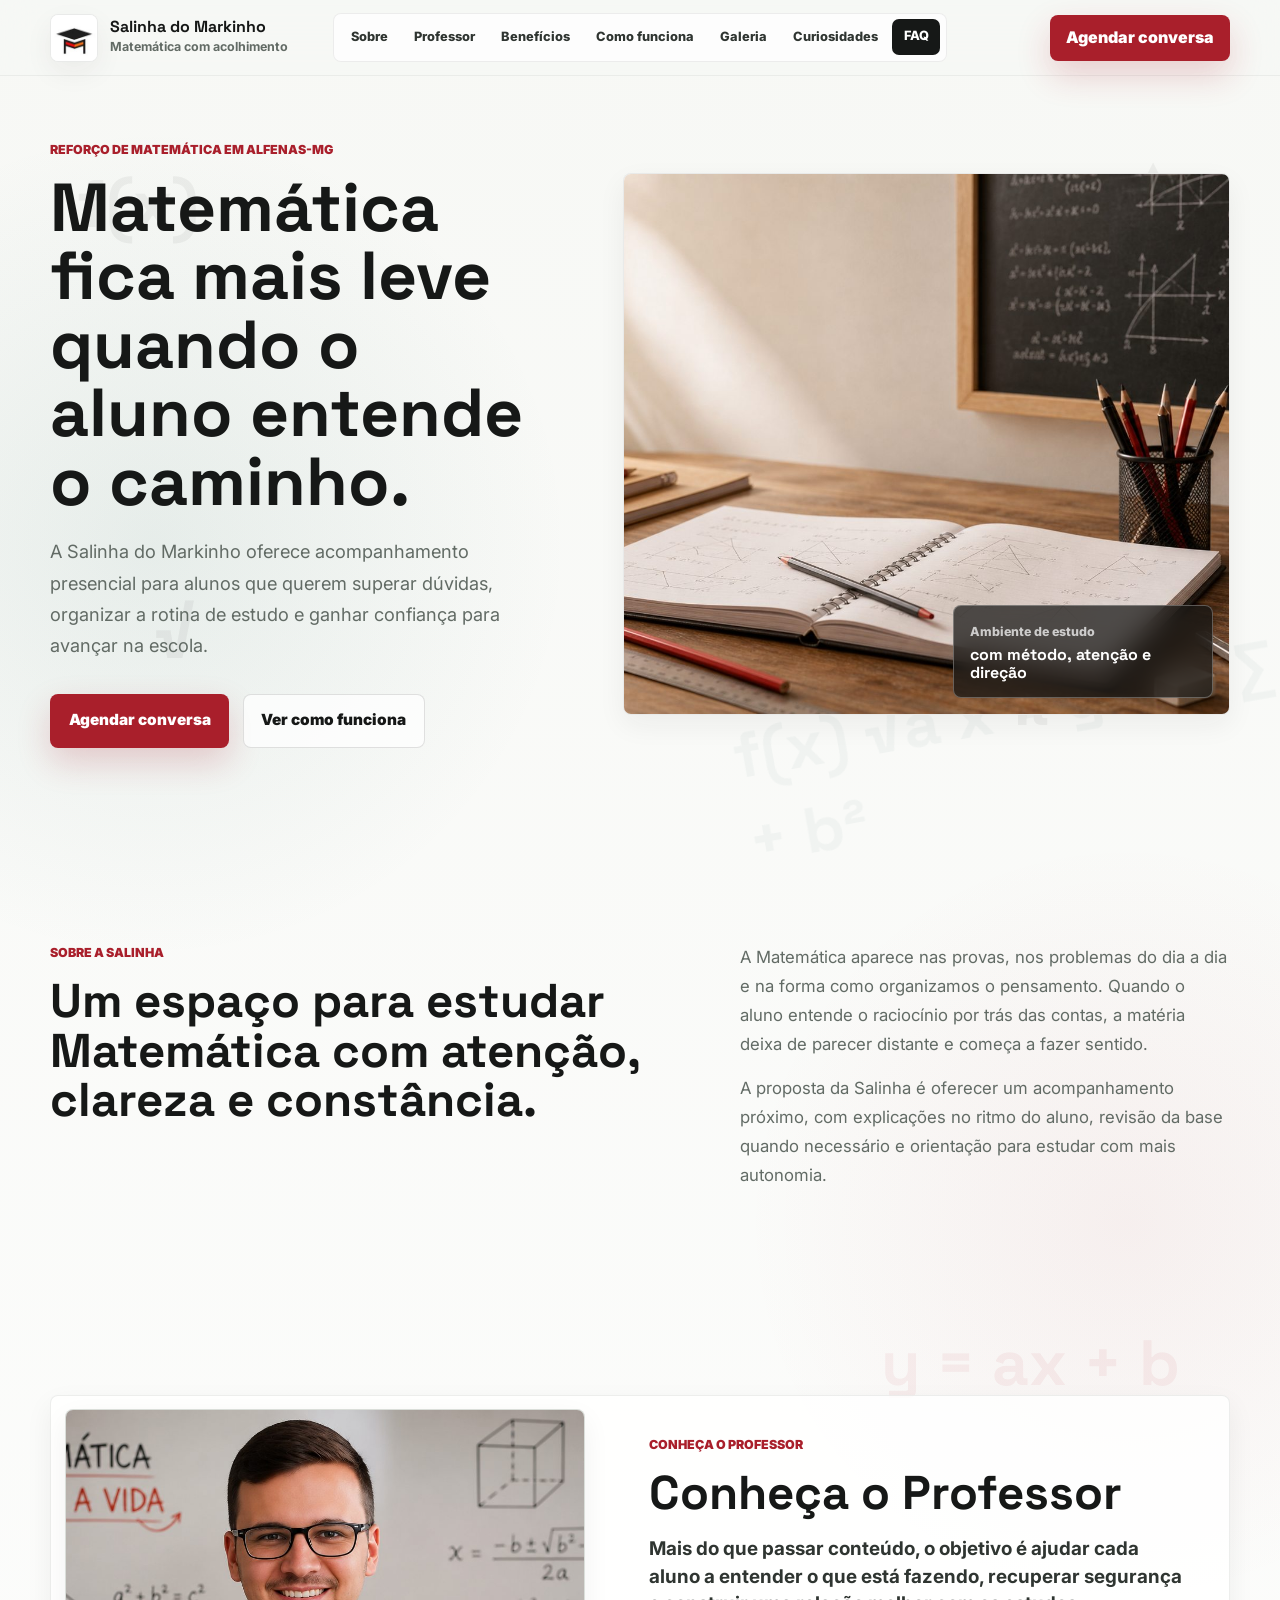
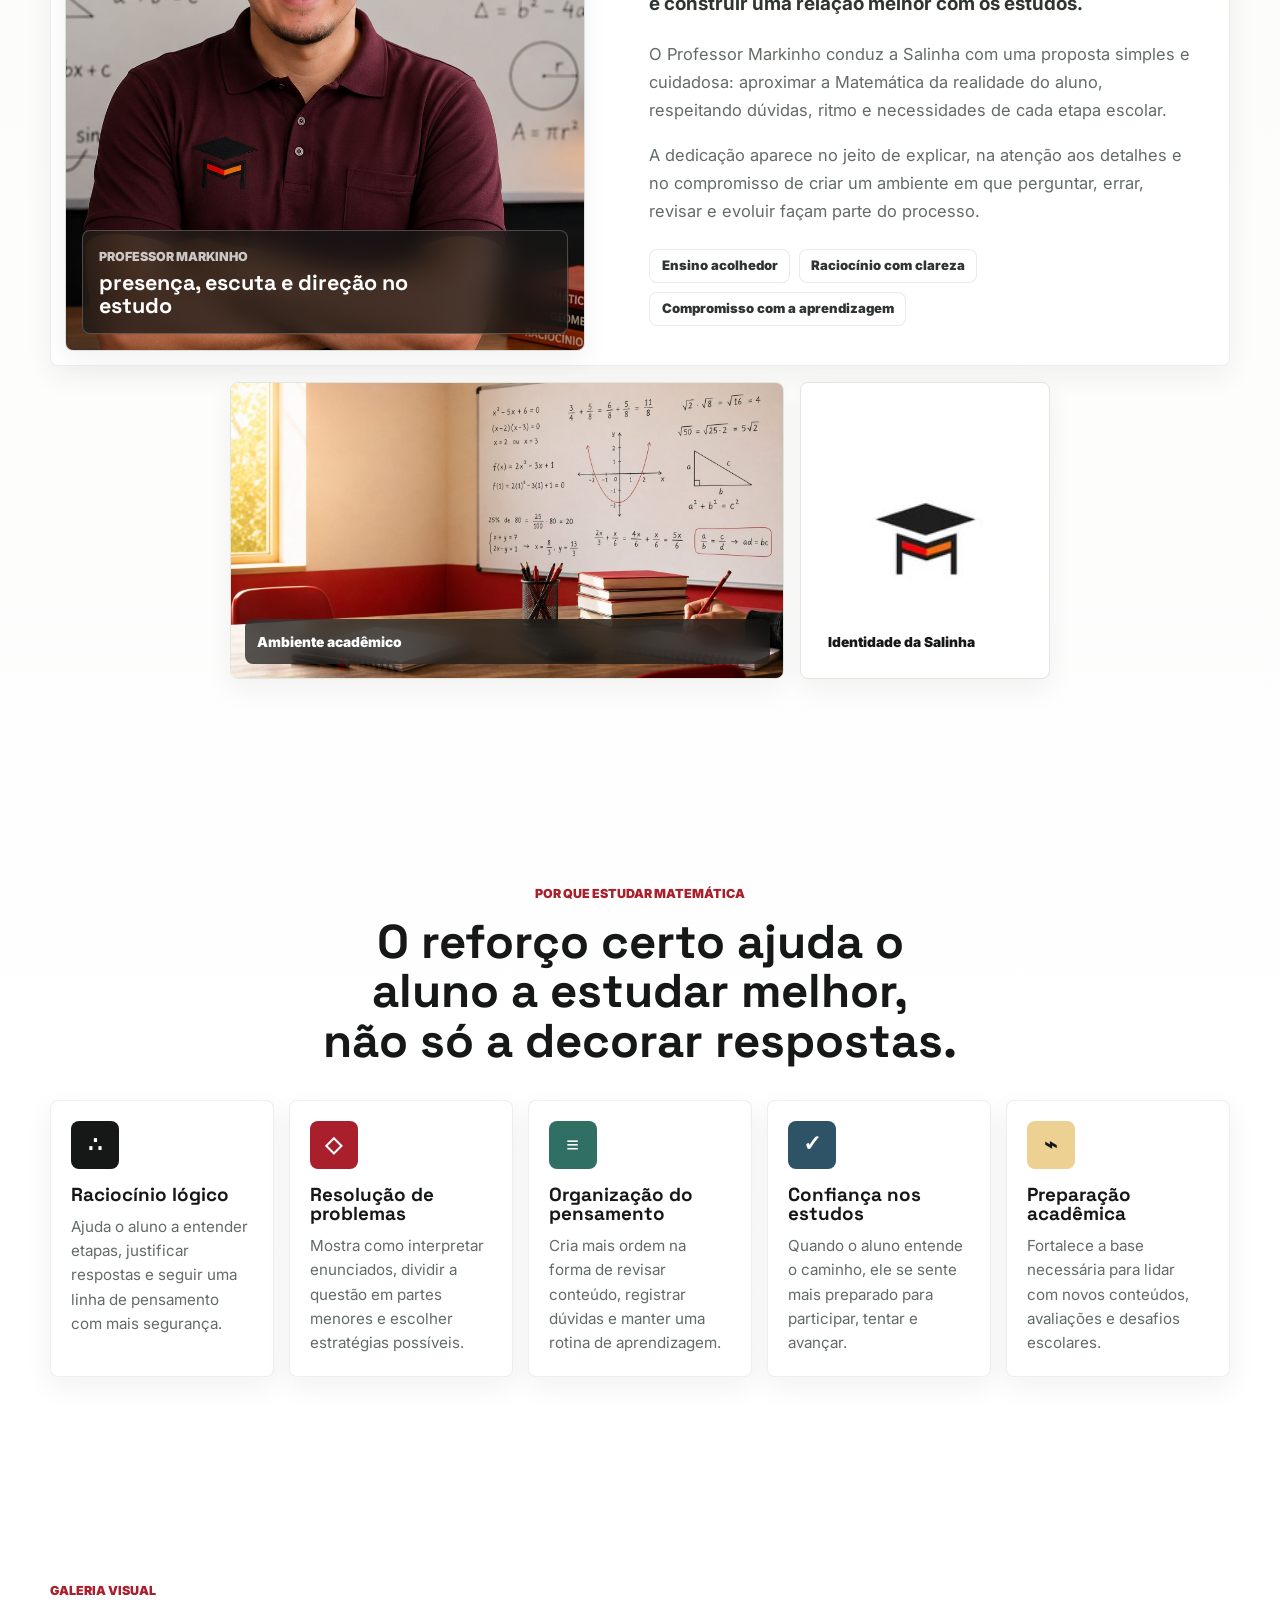
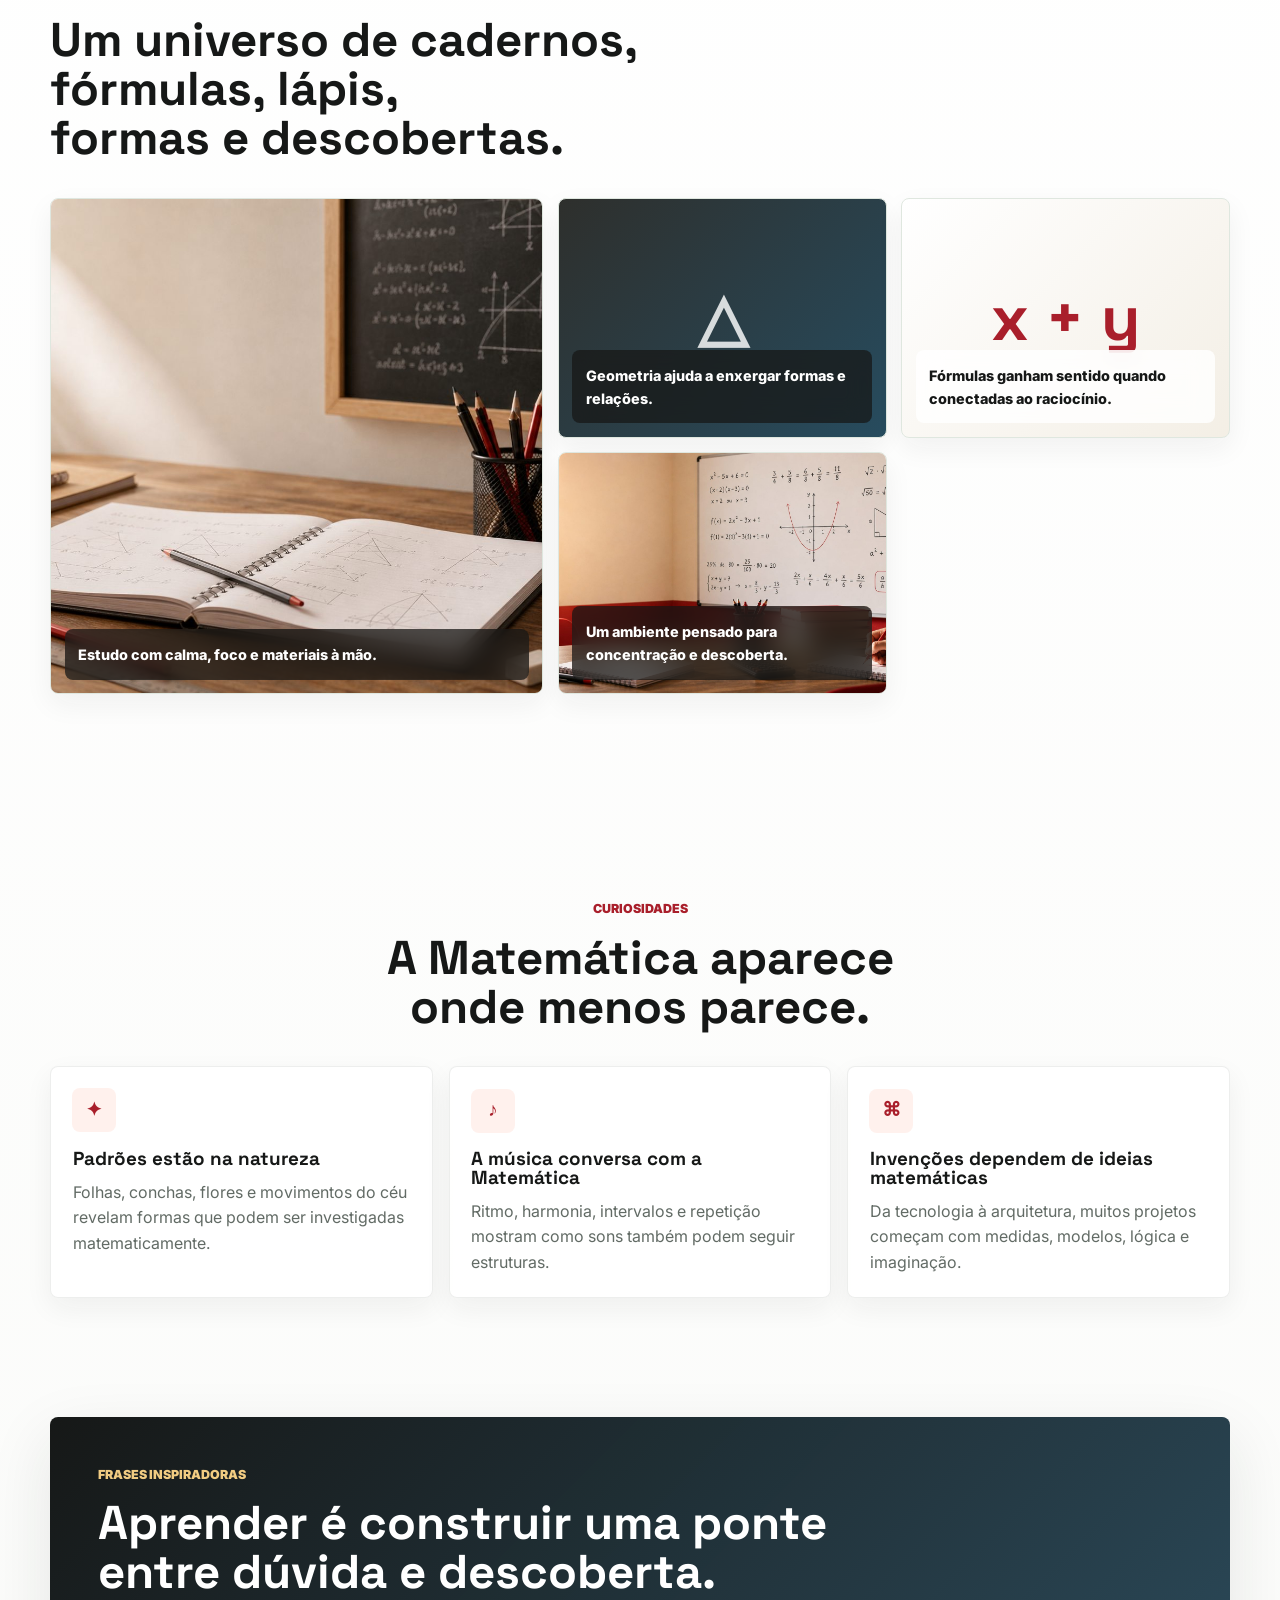
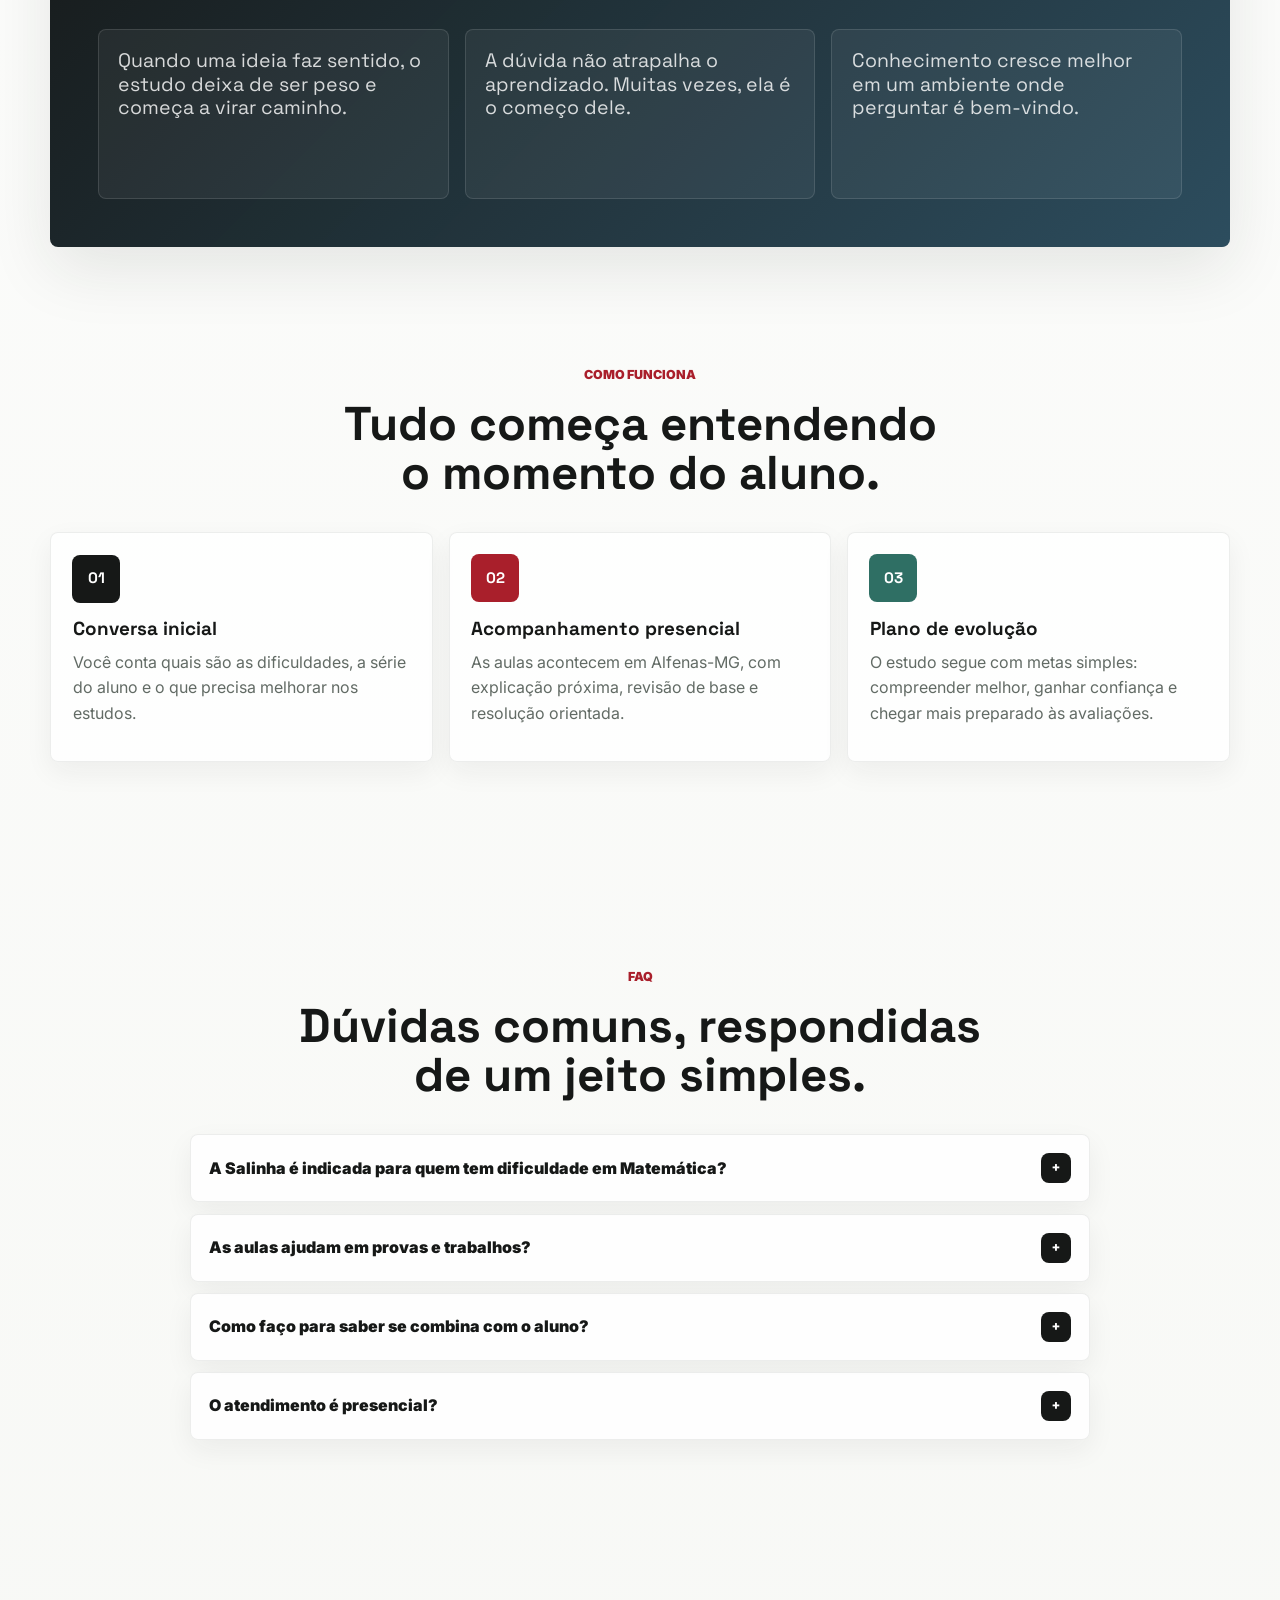
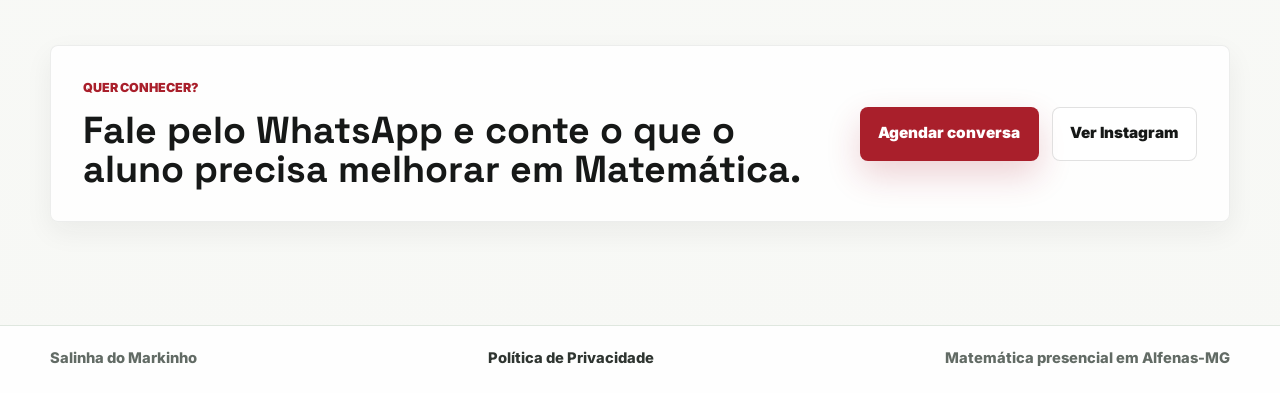
==== index.html @ 2c7062e9 "Publica site da Salinha do Markinho" ====
<!doctype html>
<html lang="pt-BR">
  <head>
    <meta charset="UTF-8" />
    <meta name="viewport" content="width=device-width, initial-scale=1.0, viewport-fit=cover" />
    <meta name="theme-color" content="#f7f8f5" />
    <meta name="format-detection" content="telephone=no" />
    <title>Salinha do Markinho | Reforço de Matemática em Alfenas-MG</title>
    <meta
      name="description"
      content="Reforço de Matemática em Alfenas-MG com acompanhamento próximo, explicação clara e estudo organizado para alunos que querem entender de verdade."
    />
    <meta property="og:title" content="Salinha do Markinho | Matemática em Alfenas-MG" />
    <meta
      property="og:description"
      content="Aulas presenciais de Matemática em Alfenas-MG para transformar dúvidas em entendimento, confiança e rotina de estudo."
    />
    <meta property="og:type" content="website" />
    <meta property="og:image" content="assets/estudo-matematica-editorial-optimized.jpg" />
    <link rel="preload" as="image" href="assets/estudo-matematica-editorial-optimized.jpg" />
    <link rel="preconnect" href="https://fonts.googleapis.com" />
    <link rel="preconnect" href="https://fonts.gstatic.com" crossorigin />
    <link
      href="https://fonts.googleapis.com/css2?family=Inter:wght@400;500;600;700;800&family=Space+Grotesk:wght@600;700&display=swap"
      rel="stylesheet"
    />
    <link rel="stylesheet" href="styles.css" />
    <script src="script.js" defer></script>
  </head>
  <body>
    <a class="skip-link" href="#conteudo">Pular para o conteúdo</a>

    <header class="site-header" data-header>
      <a class="brand" href="#top" aria-label="Ir para o início da Salinha do Markinho">
        <img src="assets/instagram-profile.jpg" width="48" height="48" alt="" class="brand-mark" />
        <span>
          <strong>Salinha do Markinho</strong>
          <small>Matemática com acolhimento</small>
        </span>
      </a>

      <button class="menu-button" type="button" aria-label="Abrir menu" aria-expanded="false" data-menu-button>
        <span></span>
        <span></span>
      </button>

      <nav class="nav-links" aria-label="Navegação principal" data-nav>
        <a href="#sobre">Sobre</a>
        <a href="#professor">Professor</a>
        <a href="#beneficios">Benefícios</a>
        <a href="#como-funciona">Como funciona</a>
        <a href="#galeria">Galeria</a>
        <a href="#curiosidades">Curiosidades</a>
        <a href="#duvidas">FAQ</a>
      </nav>

      <a
        class="header-action"
        href="https://wa.me/5535998550446?text=Oi%2C%20quero%20conhecer%20melhor%20a%20Salinha%20do%20Markinho."
        target="_blank"
        rel="noreferrer"
      >
        Agendar conversa
      </a>
    </header>

    <main id="conteudo">
      <section class="hero" id="top" aria-labelledby="hero-title">
        <div class="math-background" aria-hidden="true">
          <span>f(x)</span>
          <span>△</span>
          <span>√</span>
          <span>π</span>
        </div>

        <div class="hero-inner">
          <div class="hero-copy">
            <p class="eyebrow">Reforço de Matemática em Alfenas-MG</p>
            <h1 id="hero-title">Matemática fica mais leve quando o aluno entende o caminho.</h1>
            <p>
              A Salinha do Markinho oferece acompanhamento presencial para alunos que querem superar
              dúvidas, organizar a rotina de estudo e ganhar confiança para avançar na escola.
            </p>

            <div class="hero-actions" aria-label="Ações principais">
              <a
                class="button button-primary"
                href="https://wa.me/5535998550446?text=Oi%2C%20quero%20conhecer%20melhor%20a%20Salinha%20do%20Markinho."
                target="_blank"
                rel="noreferrer"
              >
                Agendar conversa
              </a>
              <a class="button button-secondary" href="#como-funciona">Ver como funciona</a>
            </div>
          </div>

          <div class="hero-visual" aria-label="Mesa de estudos com materiais de matemática">
            <img
              src="assets/estudo-matematica-editorial-optimized.jpg"
              width="1716"
              height="916"
              alt="Mesa de estudos com caderno, lápis, régua, compasso e desenhos geométricos"
              fetchpriority="high"
              decoding="async"
            />
            <div class="study-note">
              <span>Ambiente de estudo</span>
              <strong>com método, atenção e direção</strong>
            </div>
          </div>
        </div>
      </section>

      <section class="section section-split" id="sobre">
        <div class="section-heading">
          <p class="eyebrow">Sobre a Salinha</p>
          <h2>Um espaço para estudar Matemática com atenção, clareza e constância.</h2>
        </div>
        <div class="text-column">
          <p>
            A Matemática aparece nas provas, nos problemas do dia a dia e na forma como organizamos
            o pensamento. Quando o aluno entende o raciocínio por trás das contas, a matéria deixa de
            parecer distante e começa a fazer sentido.
          </p>
          <p>
            A proposta da Salinha é oferecer um acompanhamento próximo, com explicações no ritmo do
            aluno, revisão da base quando necessário e orientação para estudar com mais autonomia.
          </p>
        </div>
      </section>

      <section class="teacher-section" id="professor" aria-labelledby="teacher-title">
        <div class="teacher-shell">
          <div class="teacher-photo-main">
            <img
              src="assets/professor-markinho-optimized.jpg"
              width="1536"
              height="1024"
              alt="Professor Markinho sorrindo em frente a um quadro com fórmulas de matemática"
              loading="lazy"
              decoding="async"
            />
            <div class="teacher-photo-badge">
              <span>Professor Markinho</span>
              <strong>presença, escuta e direção no estudo</strong>
            </div>
          </div>

          <div class="teacher-bio">
            <p class="eyebrow">Conheça o Professor</p>
            <h2 id="teacher-title">Conheça o Professor</h2>
            <p class="teacher-subtitle">
              Mais do que passar conteúdo, o objetivo é ajudar cada aluno a entender o que está
              fazendo, recuperar segurança e construir uma relação melhor com os estudos.
            </p>
            <div class="teacher-text">
              <p>
                O Professor Markinho conduz a Salinha com uma proposta simples e cuidadosa: aproximar
                a Matemática da realidade do aluno, respeitando dúvidas, ritmo e necessidades de cada
                etapa escolar.
              </p>
              <p>
                A dedicação aparece no jeito de explicar, na atenção aos detalhes e no compromisso de
                criar um ambiente em que perguntar, errar, revisar e evoluir façam parte do processo.
              </p>
            </div>
            <div class="teacher-points" aria-label="Diferenciais do professor">
              <span>Ensino acolhedor</span>
              <span>Raciocínio com clareza</span>
              <span>Compromisso com a aprendizagem</span>
            </div>
          </div>
        </div>

        <div class="teacher-gallery" aria-label="Galeria do ambiente de estudo">
          <figure>
            <img
              src="assets/hero-sala-matematica-premium-optimized.jpg"
              alt="Sala com quadro de matemática"
              loading="lazy"
              decoding="async"
            />
            <figcaption>Ambiente acadêmico</figcaption>
          </figure>
          <figure class="teacher-gallery-card">
            <img src="assets/instagram-profile.jpg" alt="Identidade visual da Salinha do Markinho" loading="lazy" decoding="async" />
            <figcaption>Identidade da Salinha</figcaption>
          </figure>
        </div>
      </section>

      <section class="benefits-section" id="beneficios" aria-labelledby="benefits-title">
        <div class="section-heading centered">
          <p class="eyebrow">Por que estudar Matemática</p>
          <h2 id="benefits-title">O reforço certo ajuda o aluno a estudar melhor, não só a decorar respostas.</h2>
        </div>

        <div class="benefit-grid">
          <article class="info-card">
            <span class="icon-mark" aria-hidden="true">∴</span>
            <h3>Raciocínio lógico</h3>
            <p>Ajuda o aluno a entender etapas, justificar respostas e seguir uma linha de pensamento com mais segurança.</p>
          </article>
          <article class="info-card">
            <span class="icon-mark" aria-hidden="true">◇</span>
            <h3>Resolução de problemas</h3>
            <p>Mostra como interpretar enunciados, dividir a questão em partes menores e escolher estratégias possíveis.</p>
          </article>
          <article class="info-card">
            <span class="icon-mark" aria-hidden="true">≡</span>
            <h3>Organização do pensamento</h3>
            <p>Cria mais ordem na forma de revisar conteúdo, registrar dúvidas e manter uma rotina de aprendizagem.</p>
          </article>
          <article class="info-card">
            <span class="icon-mark" aria-hidden="true">✓</span>
            <h3>Confiança nos estudos</h3>
            <p>Quando o aluno entende o caminho, ele se sente mais preparado para participar, tentar e avançar.</p>
          </article>
          <article class="info-card">
            <span class="icon-mark" aria-hidden="true">⌁</span>
            <h3>Preparação acadêmica</h3>
            <p>Fortalece a base necessária para lidar com novos conteúdos, avaliações e desafios escolares.</p>
          </article>
        </div>
      </section>

      <section class="gallery-section" id="galeria" aria-labelledby="gallery-title">
        <div class="section-heading">
          <p class="eyebrow">Galeria visual</p>
          <h2 id="gallery-title">Um universo de cadernos, fórmulas, lápis, formas e descobertas.</h2>
        </div>

        <div class="gallery-grid">
          <figure class="gallery-photo gallery-photo-large">
            <img
              src="assets/estudo-matematica-editorial-optimized.jpg"
              alt="Materiais de estudo organizados sobre uma mesa"
              loading="lazy"
              decoding="async"
            />
            <figcaption>Estudo com calma, foco e materiais à mão.</figcaption>
          </figure>
          <figure class="gallery-tile tile-dark">
            <span aria-hidden="true">△</span>
            <figcaption>Geometria ajuda a enxergar formas e relações.</figcaption>
          </figure>
          <figure class="gallery-tile tile-light">
            <span aria-hidden="true">x + y</span>
            <figcaption>Fórmulas ganham sentido quando conectadas ao raciocínio.</figcaption>
          </figure>
          <figure class="gallery-photo">
            <img
              src="assets/hero-sala-matematica-premium-optimized.jpg"
              alt="Sala de estudos com quadro de matemática"
              loading="lazy"
              decoding="async"
            />
            <figcaption>Um ambiente pensado para concentração e descoberta.</figcaption>
          </figure>
        </div>
      </section>

      <section class="curiosity-section" id="curiosidades" aria-labelledby="curiosity-title">
        <div class="section-heading centered">
          <p class="eyebrow">Curiosidades</p>
          <h2 id="curiosity-title">A Matemática aparece onde menos parece.</h2>
        </div>

        <div class="curiosity-list">
          <article>
            <span aria-hidden="true">✦</span>
            <h3>Padrões estão na natureza</h3>
            <p>Folhas, conchas, flores e movimentos do céu revelam formas que podem ser investigadas matematicamente.</p>
          </article>
          <article>
            <span aria-hidden="true">♪</span>
            <h3>A música conversa com a Matemática</h3>
            <p>Ritmo, harmonia, intervalos e repetição mostram como sons também podem seguir estruturas.</p>
          </article>
          <article>
            <span aria-hidden="true">⌘</span>
            <h3>Invenções dependem de ideias matemáticas</h3>
            <p>Da tecnologia à arquitetura, muitos projetos começam com medidas, modelos, lógica e imaginação.</p>
          </article>
        </div>
      </section>

      <section class="quote-section" id="frases" aria-labelledby="quotes-title">
        <div class="quote-shell">
          <div class="section-heading">
            <p class="eyebrow">Frases inspiradoras</p>
            <h2 id="quotes-title">Aprender é construir uma ponte entre dúvida e descoberta.</h2>
          </div>

          <div class="quote-grid">
            <blockquote>
              <p>Quando uma ideia faz sentido, o estudo deixa de ser peso e começa a virar caminho.</p>
            </blockquote>
            <blockquote>
              <p>A dúvida não atrapalha o aprendizado. Muitas vezes, ela é o começo dele.</p>
            </blockquote>
            <blockquote>
              <p>Conhecimento cresce melhor em um ambiente onde perguntar é bem-vindo.</p>
            </blockquote>
          </div>
        </div>
      </section>

      <section class="practical-section" id="como-funciona" aria-labelledby="practical-title">
        <div class="section-heading centered">
          <p class="eyebrow">Como funciona</p>
          <h2 id="practical-title">Tudo começa entendendo o momento do aluno.</h2>
        </div>

        <div class="practical-grid">
          <article>
            <span>01</span>
            <h3>Conversa inicial</h3>
            <p>Você conta quais são as dificuldades, a série do aluno e o que precisa melhorar nos estudos.</p>
          </article>
          <article>
            <span>02</span>
            <h3>Acompanhamento presencial</h3>
            <p>As aulas acontecem em Alfenas-MG, com explicação próxima, revisão de base e resolução orientada.</p>
          </article>
          <article>
            <span>03</span>
            <h3>Plano de evolução</h3>
            <p>O estudo segue com metas simples: compreender melhor, ganhar confiança e chegar mais preparado às avaliações.</p>
          </article>
        </div>
      </section>

      <section class="faq-section" id="duvidas" aria-labelledby="faq-title">
        <div class="section-heading centered">
          <p class="eyebrow">FAQ</p>
          <h2 id="faq-title">Dúvidas comuns, respondidas de um jeito simples.</h2>
        </div>

        <div class="faq-list">
          <details>
            <summary>A Salinha é indicada para quem tem dificuldade em Matemática?</summary>
            <p>Sim. O espaço foi pensado para acolher dúvidas, reconstruir a base e tornar o estudo mais compreensível.</p>
          </details>
          <details>
            <summary>As aulas ajudam em provas e trabalhos?</summary>
            <p>Sim. A preparação para avaliações faz parte do processo, sempre buscando entendimento e não apenas memorização.</p>
          </details>
          <details>
            <summary>Como faço para saber se combina com o aluno?</summary>
            <p>Você pode chamar no WhatsApp, contar o momento do aluno e conversar sobre a melhor forma de começar.</p>
          </details>
          <details>
            <summary>O atendimento é presencial?</summary>
            <p>Sim. A proposta valoriza o contato próximo, a escuta e a organização de um ambiente dedicado ao estudo em Alfenas-MG.</p>
          </details>
        </div>
      </section>

      <section class="contact-section" id="contato" aria-labelledby="contact-title">
        <div class="contact-shell">
          <div>
            <p class="eyebrow">Quer conhecer?</p>
            <h2 id="contact-title">Fale pelo WhatsApp e conte o que o aluno precisa melhorar em Matemática.</h2>
          </div>
          <div class="contact-actions">
            <a
              class="button button-primary"
              href="https://wa.me/5535998550446?text=Oi%2C%20quero%20conhecer%20melhor%20a%20Salinha%20do%20Markinho."
              target="_blank"
              rel="noreferrer"
            >
              Agendar conversa
            </a>
            <a class="button button-secondary button-soft" href="https://www.instagram.com/salinhadomarkinho/" target="_blank" rel="noreferrer">
              Ver Instagram
            </a>
          </div>
        </div>
      </section>
    </main>

    <a
      class="floating-cta"
      href="https://wa.me/5535998550446?text=Oi%2C%20quero%20conhecer%20melhor%20a%20Salinha%20do%20Markinho."
      target="_blank"
      rel="noreferrer"
    >
      Agendar conversa
    </a>

    <footer class="site-footer">
      <span>Salinha do Markinho</span>
      <a href="politica-de-privacidade.html">Política de Privacidade</a>
      <span>Matemática presencial em Alfenas-MG</span>
    </footer>
  </body>
</html>
---- styles.css ----
:root {
  --ink: #171716;
  --ink-2: #2f302d;
  --muted: #686b63;
  --surface: #fbf8f1;
  --surface-2: #f3eee4;
  --surface-3: #ebe2d3;
  --white: #ffffff;
  --line: #e6ddce;
  --red: #b81f2a;
  --red-2: #8f1720;
  --green: #2f7468;
  --gold: #c3913d;
  --blue: #284f63;
  --shadow-sm: 0 12px 34px rgba(44, 37, 29, 0.08);
  --shadow-md: 0 24px 70px rgba(44, 37, 29, 0.13);
  --radius: 8px;
  --content: 1180px;
  --header-height: 76px;
}

* {
  box-sizing: border-box;
}

html {
  scroll-behavior: smooth;
  scroll-padding-top: calc(var(--header-height) + 20px);
  touch-action: manipulation;
  -webkit-text-size-adjust: 100%;
}

body {
  margin: 0;
  color: var(--ink);
  background:
    radial-gradient(circle at 15% 10%, rgba(195, 145, 61, 0.14), transparent 28rem),
    linear-gradient(180deg, var(--surface), #fffdf8 42%, var(--surface));
  font-family: "Inter", Arial, sans-serif;
  line-height: 1.6;
  overflow-x: hidden;
  overscroll-behavior-x: none;
  text-rendering: optimizeLegibility;
  -webkit-font-smoothing: antialiased;
  -webkit-tap-highlight-color: transparent;
}

body::before {
  content: "f(x)   √a   x + y   π   △   ∑   a² + b²";
  position: fixed;
  inset: auto -8rem 8% auto;
  z-index: -1;
  max-width: 42rem;
  color: rgba(40, 79, 99, 0.07);
  font-family: "Space Grotesk", Arial, sans-serif;
  font-size: 4.6rem;
  font-weight: 700;
  line-height: 1.35;
  transform: rotate(-10deg);
  pointer-events: none;
}

img {
  display: block;
  max-width: 100%;
  user-select: none;
  -webkit-user-drag: none;
  -webkit-touch-callout: none;
}

a {
  color: inherit;
  text-decoration: none;
  touch-action: manipulation;
}

button {
  border: 0;
  font: inherit;
  touch-action: manipulation;
}

::selection {
  color: var(--white);
  background: var(--red);
}

:focus-visible {
  outline: 3px solid rgba(184, 31, 42, 0.24);
  outline-offset: 3px;
}

h1,
h2,
h3,
.eyebrow,
.brand,
.nav-links,
.header-action,
.button,
.floating-cta,
.menu-button,
.math-background,
.study-note,
.teacher-photo-badge,
.teacher-points,
.teacher-gallery figcaption,
.icon-mark,
.gallery-tile,
.gallery-photo figcaption,
.curiosity-list span,
.practical-grid span,
.faq-list summary,
.site-footer,
figure {
  user-select: none;
  -webkit-user-select: none;
}

p,
blockquote,
.text-column,
.teacher-text,
.teacher-subtitle,
.faq-list p {
  user-select: text;
  -webkit-user-select: text;
}

.skip-link {
  position: fixed;
  z-index: 100;
  top: 0.75rem;
  left: 0.75rem;
  transform: translateY(-140%);
  padding: 0.75rem 0.9rem;
  border-radius: var(--radius);
  color: var(--white);
  background: var(--ink);
  font-weight: 800;
  transition: transform 180ms ease;
}

.skip-link:focus {
  transform: translateY(0);
}

.site-header {
  position: fixed;
  z-index: 50;
  top: 0;
  right: 0;
  left: 0;
  display: grid;
  grid-template-columns: 1fr auto 1fr;
  align-items: center;
  gap: 1rem;
  min-height: var(--header-height);
  padding: 0.75rem max(1rem, calc((100vw - var(--content)) / 2));
  color: var(--ink);
  background: rgba(251, 248, 241, 0.78);
  border-bottom: 1px solid rgba(47, 48, 45, 0.08);
  backdrop-filter: blur(18px);
  transition:
    background 220ms ease,
    box-shadow 220ms ease;
}

.site-header.is-scrolled,
.site-header.menu-open {
  background: rgba(255, 253, 248, 0.94);
  box-shadow: 0 12px 38px rgba(47, 48, 45, 0.08);
}

.brand {
  display: inline-flex;
  align-items: center;
  gap: 0.78rem;
  min-width: 0;
}

.brand-mark {
  width: 48px;
  height: 48px;
  border: 1px solid rgba(47, 48, 45, 0.1);
  border-radius: var(--radius);
  background: var(--white);
  object-fit: cover;
  box-shadow: var(--shadow-sm);
}

.brand strong,
.brand small {
  display: block;
  white-space: nowrap;
}

.brand strong,
h1,
h2,
h3 {
  font-family: "Space Grotesk", Arial, sans-serif;
}

.brand strong {
  font-size: 1rem;
  line-height: 1.08;
}

.brand small {
  margin-top: 0.1rem;
  color: var(--muted);
  font-size: 0.78rem;
  font-weight: 700;
}

.nav-links {
  display: flex;
  align-items: center;
  justify-content: center;
  gap: 0.28rem;
  padding: 0.35rem;
  border: 1px solid rgba(47, 48, 45, 0.08);
  border-radius: var(--radius);
  background: rgba(255, 255, 255, 0.68);
}

.nav-links a {
  display: inline-flex;
  align-items: center;
  min-height: 38px;
  padding: 0 0.62rem;
  border-radius: 7px;
  color: var(--ink-2);
  font-size: 0.82rem;
  font-weight: 800;
  transition:
    background 180ms ease,
    color 180ms ease,
    transform 180ms ease;
  touch-action: manipulation;
}

.nav-links a:hover,
.nav-links a.is-active {
  color: var(--white);
  background: var(--ink);
  transform: translateY(-1px);
}

.header-action,
.button,
.floating-cta {
  display: inline-flex;
  align-items: center;
  justify-content: center;
  min-height: 48px;
  border-radius: var(--radius);
  font-weight: 900;
  transition:
    transform 180ms ease,
    box-shadow 180ms ease,
    background 180ms ease,
    border-color 180ms ease;
}

.header-action {
  justify-self: end;
  min-height: 44px;
  padding: 0 1rem;
  color: var(--white);
  background: var(--red);
  box-shadow: 0 14px 34px rgba(184, 31, 42, 0.22);
}

.header-action:hover,
.button:hover,
.floating-cta:hover {
  transform: translateY(-2px);
}

.header-action:active,
.button:active,
.floating-cta:active,
.nav-links a:active,
.menu-button:active,
.faq-list summary:active {
  transform: translateY(0) scale(0.99);
}

.button {
  padding: 0.92rem 1.15rem;
  border: 1px solid transparent;
  font-size: 0.96rem;
}

.button-primary {
  color: var(--white);
  background: var(--red);
  box-shadow: 0 18px 42px rgba(184, 31, 42, 0.24);
}

.button-primary:hover {
  background: var(--red-2);
  box-shadow: 0 24px 58px rgba(184, 31, 42, 0.3);
}

.button-secondary {
  color: var(--ink);
  border-color: rgba(47, 48, 45, 0.14);
  background: rgba(255, 255, 255, 0.72);
}

.button-secondary:hover {
  border-color: rgba(47, 48, 45, 0.24);
  background: var(--white);
}

.button-soft {
  box-shadow: none;
}

.menu-button {
  display: none;
  justify-self: end;
  width: 44px;
  height: 44px;
  border-radius: var(--radius);
  color: inherit;
  background: rgba(47, 48, 45, 0.06);
  cursor: pointer;
  touch-action: manipulation;
}

.menu-button span {
  display: block;
  width: 18px;
  height: 2px;
  margin: 0 auto 5px;
  border-radius: 2px;
  background: currentColor;
  transition:
    transform 180ms ease,
    opacity 180ms ease;
}

.menu-button span:last-child {
  margin-bottom: 0;
}

.menu-button.is-open span:first-child {
  transform: translateY(3.5px) rotate(45deg);
}

.menu-button.is-open span:last-child {
  transform: translateY(-3.5px) rotate(-45deg);
}

.hero {
  position: relative;
  overflow: hidden;
  padding: calc(var(--header-height) + 4.25rem) 0 5rem;
}

.math-background {
  position: absolute;
  inset: 0;
  pointer-events: none;
}

.math-background span {
  position: absolute;
  color: rgba(47, 48, 45, 0.08);
  font-family: "Space Grotesk", Arial, sans-serif;
  font-size: 4.2rem;
  font-weight: 700;
}

.math-background span:nth-child(1) {
  top: 18%;
  left: 6%;
}

.math-background span:nth-child(2) {
  right: 8%;
  top: 16%;
}

.math-background span:nth-child(3) {
  bottom: 18%;
  left: 12%;
}

.math-background span:nth-child(4) {
  right: 18%;
  bottom: 10%;
}

.hero-inner {
  position: relative;
  display: grid;
  grid-template-columns: minmax(0, 0.9fr) minmax(360px, 1.1fr);
  gap: 4.5rem;
  align-items: center;
  width: min(var(--content), calc(100% - 2rem));
  margin: 0 auto;
}

.hero-copy,
.hero-visual,
.section-heading,
.text-column,
.teacher-shell,
.teacher-gallery,
.info-card,
.gallery-grid,
.curiosity-list article,
.practical-grid article,
.quote-shell,
.faq-list,
.contact-shell {
  animation: enter-up 680ms ease both;
}

.eyebrow {
  margin: 0 0 0.85rem;
  color: var(--red);
  font-size: 0.78rem;
  font-weight: 900;
  letter-spacing: 0;
  text-transform: uppercase;
}

h1,
h2,
h3,
p {
  overflow-wrap: anywhere;
}

h1,
h2,
h3 {
  margin: 0;
  line-height: 1.02;
}

h1 {
  max-width: 720px;
  font-size: 4.6rem;
  text-wrap: balance;
}

h2 {
  max-width: 780px;
  font-size: 3.1rem;
  text-wrap: balance;
}

h3 {
  font-size: 1.18rem;
}

.hero-copy p:not(.eyebrow),
.text-column p,
.section-heading p:not(.eyebrow),
.info-card p,
.curiosity-list p,
.faq-list p {
  color: var(--muted);
}

.hero-copy p:not(.eyebrow) {
  max-width: 640px;
  margin: 1.25rem 0 0;
  font-size: 1.14rem;
}

.hero-actions {
  display: flex;
  flex-wrap: wrap;
  gap: 0.85rem;
  margin-top: 2rem;
}

.hero-visual {
  position: relative;
  min-height: 560px;
  border: 1px solid rgba(47, 48, 45, 0.1);
  border-radius: var(--radius);
  overflow: hidden;
  box-shadow: var(--shadow-md);
  background: var(--white);
}

.hero-visual img {
  width: 100%;
  height: 100%;
  min-height: 560px;
  object-fit: cover;
}

.study-note {
  position: absolute;
  right: 1rem;
  bottom: 1rem;
  max-width: 260px;
  padding: 1rem;
  border: 1px solid rgba(255, 255, 255, 0.28);
  border-radius: var(--radius);
  color: var(--white);
  background: rgba(23, 23, 22, 0.72);
  backdrop-filter: blur(14px);
}

.study-note span,
.study-note strong {
  display: block;
}

.study-note span {
  color: rgba(255, 255, 255, 0.72);
  font-size: 0.78rem;
  font-weight: 800;
}

.study-note strong {
  margin-top: 0.25rem;
  font-family: "Space Grotesk", Arial, sans-serif;
  line-height: 1.08;
}

.section,
.teacher-section,
.benefits-section,
.gallery-section,
.curiosity-section,
.practical-section,
.faq-section,
.contact-section {
  width: min(var(--content), calc(100% - 2rem));
  margin: 0 auto;
  padding: 6.2rem 0;
}

.teacher-section {
  position: relative;
  padding-top: 3.2rem;
}

.teacher-section::before {
  content: "y = ax + b";
  position: absolute;
  top: 1.2rem;
  right: max(1rem, calc((100vw - var(--content)) / 2));
  color: rgba(184, 31, 42, 0.08);
  font-family: "Space Grotesk", Arial, sans-serif;
  font-size: 4rem;
  font-weight: 700;
  pointer-events: none;
}

.teacher-shell {
  display: grid;
  grid-template-columns: minmax(320px, 0.92fr) minmax(0, 1fr);
  gap: 4rem;
  align-items: center;
  padding: 1rem;
  border: 1px solid rgba(47, 48, 45, 0.08);
  border-radius: var(--radius);
  background:
    linear-gradient(135deg, rgba(255, 255, 255, 0.82), rgba(243, 238, 228, 0.78)),
    var(--white);
  box-shadow: var(--shadow-md);
}

.teacher-photo-main {
  position: relative;
  min-height: 560px;
  overflow: hidden;
  border: 1px solid rgba(47, 48, 45, 0.1);
  border-radius: var(--radius);
  background: var(--surface-2);
}

.teacher-photo-main img {
  width: 100%;
  height: 100%;
  min-height: 560px;
  object-fit: cover;
  object-position: 50% 42%;
  transition: transform 700ms ease;
}

.teacher-photo-main:hover img,
.teacher-gallery figure:hover img {
  transform: scale(1.045);
}

.teacher-photo-badge {
  position: absolute;
  right: 1rem;
  bottom: 1rem;
  left: 1rem;
  padding: 1rem;
  border: 1px solid rgba(255, 255, 255, 0.22);
  border-radius: var(--radius);
  color: var(--white);
  background: rgba(23, 23, 22, 0.74);
  backdrop-filter: blur(14px);
}

.teacher-photo-badge span,
.teacher-photo-badge strong {
  display: block;
}

.teacher-photo-badge span {
  color: rgba(255, 255, 255, 0.74);
  font-size: 0.78rem;
  font-weight: 900;
  text-transform: uppercase;
}

.teacher-photo-badge strong {
  max-width: 360px;
  margin-top: 0.25rem;
  font-family: "Space Grotesk", Arial, sans-serif;
  font-size: 1.35rem;
  line-height: 1.08;
}

.teacher-bio {
  padding: 1.25rem 1.5rem 1.25rem 0;
}

.teacher-subtitle {
  max-width: 650px;
  margin: 1.1rem 0 0;
  color: var(--ink-2);
  font-size: 1.18rem;
  font-weight: 700;
  line-height: 1.45;
}

.teacher-text {
  display: grid;
  gap: 1rem;
  margin-top: 1.4rem;
}

.teacher-text p {
  margin: 0;
  color: var(--muted);
  font-size: 1.03rem;
}

.teacher-points {
  display: flex;
  flex-wrap: wrap;
  gap: 0.55rem;
  margin-top: 1.45rem;
}

.teacher-points span {
  display: inline-flex;
  align-items: center;
  min-height: 34px;
  padding: 0 0.7rem;
  border: 1px solid rgba(47, 48, 45, 0.1);
  border-radius: var(--radius);
  color: var(--ink-2);
  background: rgba(255, 255, 255, 0.72);
  font-size: 0.82rem;
  font-weight: 900;
}

.teacher-gallery {
  display: grid;
  grid-template-columns: 1fr 1fr 0.7fr;
  gap: 1rem;
  margin-top: 1rem;
}

.teacher-gallery figure {
  position: relative;
  min-height: 260px;
  margin: 0;
  overflow: hidden;
  border: 1px solid var(--line);
  border-radius: var(--radius);
  background: var(--white);
  box-shadow: var(--shadow-sm);
}

.teacher-gallery img {
  width: 100%;
  height: 100%;
  min-height: inherit;
  object-fit: cover;
  object-position: center;
  transition: transform 700ms ease;
}

.teacher-gallery figure:first-child img {
  object-position: 50% 38%;
}

.teacher-gallery-card {
  display: grid;
  place-items: center;
  padding: 2rem;
}

.teacher-gallery-card img {
  width: min(180px, 70%);
  height: auto;
  min-height: 0;
  aspect-ratio: 1;
  object-fit: contain;
}

.teacher-gallery figcaption {
  position: absolute;
  right: 0.85rem;
  bottom: 0.85rem;
  left: 0.85rem;
  padding: 0.72rem 0.8rem;
  border-radius: var(--radius);
  color: var(--white);
  background: rgba(23, 23, 22, 0.72);
  backdrop-filter: blur(12px);
  font-size: 0.86rem;
  font-weight: 900;
}

.teacher-gallery-card figcaption {
  color: var(--ink);
  background: rgba(255, 255, 255, 0.82);
}

.section-split {
  display: grid;
  grid-template-columns: minmax(0, 0.9fr) minmax(320px, 0.72fr);
  gap: 5rem;
  align-items: start;
}

.section-heading.centered {
  max-width: 820px;
  margin: 0 auto;
  text-align: center;
}

.section-heading.centered h2 {
  margin: 0 auto;
}

.section-heading p:not(.eyebrow) {
  max-width: 680px;
  margin: 1rem auto 0;
  font-size: 1.05rem;
}

.text-column {
  display: grid;
  gap: 1rem;
  font-size: 1.05rem;
}

.text-column p {
  margin: 0;
}

.benefit-grid {
  display: grid;
  grid-template-columns: repeat(5, 1fr);
  gap: 1rem;
  margin-top: 2.2rem;
}

.info-card,
.curiosity-list article,
.practical-grid article,
.faq-list details,
.contact-shell {
  border: 1px solid var(--line);
  border-radius: var(--radius);
  background: rgba(255, 255, 255, 0.72);
  box-shadow: var(--shadow-sm);
  transition:
    transform 220ms ease,
    box-shadow 220ms ease,
    border-color 220ms ease;
}

.info-card:hover,
.curiosity-list article:hover,
.practical-grid article:hover,
.faq-list details:hover {
  transform: translateY(-4px);
  border-color: rgba(184, 31, 42, 0.2);
  box-shadow: var(--shadow-md);
}

.info-card {
  min-height: 250px;
  padding: 1.25rem;
}

.icon-mark {
  display: grid;
  place-items: center;
  width: 48px;
  height: 48px;
  margin-bottom: 1rem;
  border-radius: var(--radius);
  color: var(--white);
  background: var(--ink);
  font-family: "Space Grotesk", Arial, sans-serif;
  font-size: 1.35rem;
  font-weight: 700;
}

.info-card:nth-child(2) .icon-mark {
  background: var(--red);
}

.info-card:nth-child(3) .icon-mark {
  background: var(--green);
}

.info-card:nth-child(4) .icon-mark {
  background: var(--blue);
}

.info-card:nth-child(5) .icon-mark {
  color: var(--ink);
  background: #ecd193;
}

.info-card p {
  margin: 0.65rem 0 0;
  font-size: 0.95rem;
}

.gallery-section {
  position: relative;
}

.gallery-grid {
  display: grid;
  grid-template-columns: 1.2fr 0.8fr 0.8fr;
  grid-auto-rows: minmax(220px, auto);
  gap: 1rem;
  margin-top: 2.2rem;
}

.gallery-photo,
.gallery-tile {
  position: relative;
  min-height: 240px;
  margin: 0;
  overflow: hidden;
  border: 1px solid var(--line);
  border-radius: var(--radius);
  box-shadow: var(--shadow-sm);
}

.gallery-photo-large {
  grid-row: span 2;
}

.gallery-photo img {
  width: 100%;
  height: 100%;
  min-height: inherit;
  object-fit: cover;
  transition: transform 600ms ease;
}

.gallery-photo:hover img {
  transform: scale(1.035);
}

.gallery-photo figcaption,
.gallery-tile figcaption {
  position: absolute;
  right: 0.85rem;
  bottom: 0.85rem;
  left: 0.85rem;
  padding: 0.85rem;
  border-radius: var(--radius);
  color: var(--white);
  background: rgba(23, 23, 22, 0.72);
  backdrop-filter: blur(12px);
  font-size: 0.9rem;
  font-weight: 800;
}

.gallery-tile {
  display: grid;
  place-items: center;
  background:
    linear-gradient(135deg, rgba(47, 48, 45, 0.96), rgba(40, 79, 99, 0.94)),
    var(--ink);
}

.gallery-tile span {
  color: rgba(255, 255, 255, 0.82);
  font-family: "Space Grotesk", Arial, sans-serif;
  font-size: 4rem;
  font-weight: 700;
}

.tile-light {
  background:
    linear-gradient(135deg, rgba(255, 255, 255, 0.92), rgba(243, 238, 228, 0.96)),
    var(--white);
}

.tile-light span {
  color: var(--red);
}

.tile-light figcaption {
  color: var(--ink);
  background: rgba(255, 255, 255, 0.82);
}

.curiosity-section {
  padding-top: 4rem;
}

.curiosity-list {
  display: grid;
  grid-template-columns: repeat(3, 1fr);
  gap: 1rem;
  margin-top: 2.2rem;
}

.curiosity-list article {
  min-height: 230px;
  padding: 1.35rem;
}

.curiosity-list span {
  display: inline-grid;
  place-items: center;
  width: 44px;
  height: 44px;
  margin-bottom: 1rem;
  border-radius: var(--radius);
  color: var(--red);
  background: #fff1ed;
  font-family: "Space Grotesk", Arial, sans-serif;
  font-size: 1.2rem;
  font-weight: 800;
}

.curiosity-list p {
  margin: 0.72rem 0 0;
}

.practical-section {
  width: min(var(--content), calc(100% - 2rem));
  margin: 0 auto;
  padding: 6.2rem 0;
}

.practical-grid {
  display: grid;
  grid-template-columns: repeat(3, 1fr);
  gap: 1rem;
  margin-top: 2.2rem;
}

.practical-grid article {
  min-height: 230px;
  padding: 1.35rem;
}

.practical-grid span {
  display: inline-grid;
  place-items: center;
  width: 48px;
  height: 48px;
  margin-bottom: 1rem;
  border-radius: var(--radius);
  color: var(--white);
  background: var(--ink);
  font-family: "Space Grotesk", Arial, sans-serif;
  font-size: 0.95rem;
  font-weight: 900;
}

.practical-grid article:nth-child(2) span {
  background: var(--red);
}

.practical-grid article:nth-child(3) span {
  background: var(--green);
}

.practical-grid p {
  margin: 0.72rem 0 0;
  color: var(--muted);
}

.quote-section {
  padding: 1rem;
}

.quote-shell {
  width: min(var(--content), 100%);
  margin: 0 auto;
  padding: 3rem;
  border-radius: var(--radius);
  color: var(--white);
  background:
    linear-gradient(135deg, rgba(23, 23, 22, 0.95), rgba(40, 79, 99, 0.92)),
    var(--ink);
  box-shadow: var(--shadow-md);
}

.quote-shell .eyebrow {
  color: #f1cc82;
}

.quote-grid {
  display: grid;
  grid-template-columns: repeat(3, 1fr);
  gap: 1rem;
  margin-top: 2rem;
}

.quote-grid blockquote {
  min-height: 170px;
  margin: 0;
  padding: 1.2rem;
  border: 1px solid rgba(255, 255, 255, 0.12);
  border-radius: var(--radius);
  background: rgba(255, 255, 255, 0.07);
}

.quote-grid p {
  margin: 0;
  color: rgba(255, 255, 255, 0.82);
  font-family: "Space Grotesk", Arial, sans-serif;
  font-size: 1.22rem;
  line-height: 1.22;
}

.faq-list {
  display: grid;
  gap: 0.8rem;
  max-width: 900px;
  margin: 2.2rem auto 0;
}

.faq-list details {
  background: rgba(255, 255, 255, 0.76);
}

.faq-list details[open] {
  border-color: rgba(184, 31, 42, 0.2);
  box-shadow: var(--shadow-md);
}

.faq-list summary {
  display: flex;
  align-items: center;
  justify-content: space-between;
  gap: 1rem;
  min-height: 66px;
  padding: 1rem 1.15rem;
  color: var(--ink);
  font-weight: 900;
  cursor: pointer;
  list-style: none;
  touch-action: manipulation;
}

.faq-list summary::-webkit-details-marker {
  display: none;
}

.faq-list summary::after {
  content: "+";
  display: grid;
  flex: 0 0 auto;
  place-items: center;
  width: 30px;
  height: 30px;
  border-radius: var(--radius);
  color: var(--white);
  background: var(--ink);
  font-family: "Space Grotesk", Arial, sans-serif;
  line-height: 1;
}

.faq-list details[open] summary::after {
  content: "-";
  background: var(--red);
}

.faq-list p {
  margin: -0.2rem 1.15rem 1.15rem;
}

.contact-section {
  padding-top: 2rem;
}

.contact-shell {
  display: grid;
  grid-template-columns: minmax(0, 1fr) auto;
  gap: 2rem;
  align-items: center;
  padding: 2rem;
  background:
    linear-gradient(135deg, rgba(255, 255, 255, 0.86), rgba(243, 238, 228, 0.84)),
    var(--white);
}

.contact-shell h2 {
  font-size: 2.35rem;
}

.contact-actions {
  display: flex;
  flex-wrap: wrap;
  justify-content: flex-end;
  gap: 0.8rem;
}

.privacy-page {
  width: min(var(--content), calc(100% - 2rem));
  margin: 0 auto;
  padding: calc(var(--header-height) + 4rem) 0 5rem;
}

.privacy-hero {
  max-width: 880px;
  padding: 3rem 0 2.4rem;
}

.privacy-hero p:not(.eyebrow) {
  max-width: 760px;
  margin: 1.25rem 0 0;
  color: var(--muted);
  font-size: 1.12rem;
}

.privacy-updated {
  display: inline-flex;
  align-items: center;
  min-height: 36px;
  margin-top: 1.35rem;
  padding: 0 0.75rem;
  border: 1px solid rgba(47, 48, 45, 0.1);
  border-radius: var(--radius);
  color: var(--ink-2);
  background: rgba(255, 255, 255, 0.72);
  font-size: 0.86rem;
  font-weight: 900;
  user-select: none;
  -webkit-user-select: none;
}

.privacy-layout {
  display: grid;
  grid-template-columns: 280px minmax(0, 1fr);
  gap: 1.2rem;
  align-items: start;
}

.privacy-summary,
.privacy-card,
.privacy-note {
  border: 1px solid var(--line);
  border-radius: var(--radius);
  background: rgba(255, 255, 255, 0.76);
  box-shadow: var(--shadow-sm);
}

.privacy-summary {
  position: sticky;
  top: calc(var(--header-height) + 1rem);
  display: grid;
  gap: 0.2rem;
  padding: 1rem;
  user-select: none;
  -webkit-user-select: none;
}

.privacy-summary strong {
  margin-bottom: 0.45rem;
  font-family: "Space Grotesk", Arial, sans-serif;
  font-size: 1rem;
}

.privacy-summary a {
  display: flex;
  align-items: center;
  min-height: 40px;
  padding: 0 0.7rem;
  border-radius: 7px;
  color: var(--muted);
  font-size: 0.9rem;
  font-weight: 800;
  transition:
    background 180ms ease,
    color 180ms ease,
    transform 180ms ease;
}

.privacy-summary a:hover,
.privacy-summary a:focus-visible {
  color: var(--white);
  background: var(--ink);
  transform: translateX(2px);
}

.privacy-content {
  display: grid;
  gap: 1rem;
}

.privacy-card {
  padding: 1.5rem;
  scroll-margin-top: calc(var(--header-height) + 1.5rem);
}

.privacy-card > span {
  display: inline-flex;
  margin-bottom: 0.9rem;
  color: var(--red);
  font-family: "Space Grotesk", Arial, sans-serif;
  font-weight: 900;
  user-select: none;
  -webkit-user-select: none;
}

.privacy-card h2 {
  font-size: 1.8rem;
}

.privacy-card p,
.privacy-card li,
.privacy-note p {
  color: var(--muted);
}

.privacy-card p {
  margin: 0.9rem 0 0;
}

.privacy-card ul {
  display: grid;
  gap: 0.55rem;
  margin: 1rem 0 0;
  padding-left: 1.2rem;
}

.privacy-card li::marker {
  color: var(--red);
}

.privacy-contact-grid {
  display: grid;
  grid-template-columns: repeat(3, 1fr);
  gap: 0.8rem;
  margin-top: 1rem;
}

.privacy-contact-grid div {
  min-width: 0;
  padding: 1rem;
  border: 1px solid rgba(47, 48, 45, 0.08);
  border-radius: var(--radius);
  background: rgba(251, 248, 241, 0.82);
}

.privacy-contact-grid strong,
.privacy-contact-grid code {
  display: block;
}

.privacy-contact-grid strong {
  color: var(--ink);
  font-size: 0.86rem;
}

.privacy-contact-grid code {
  margin-top: 0.4rem;
  color: var(--red-2);
  font-family: "Inter", Arial, sans-serif;
  font-size: 0.9rem;
  font-weight: 900;
  white-space: normal;
  word-break: break-word;
  user-select: text;
  -webkit-user-select: text;
}

.privacy-note {
  padding: 1.2rem;
  border-color: rgba(195, 145, 61, 0.28);
  background:
    linear-gradient(135deg, rgba(255, 255, 255, 0.84), rgba(255, 246, 226, 0.82)),
    var(--white);
}

.privacy-note strong {
  display: block;
  color: var(--ink);
  font-family: "Space Grotesk", Arial, sans-serif;
}

.privacy-note p {
  margin: 0.45rem 0 0;
}

.site-footer {
  display: flex;
  flex-wrap: wrap;
  justify-content: space-between;
  gap: 0.75rem;
  padding: 1.35rem max(1rem, calc((100vw - var(--content)) / 2));
  border-top: 1px solid var(--line);
  color: var(--muted);
  background: rgba(255, 255, 255, 0.76);
  font-size: 0.92rem;
  font-weight: 800;
}

.floating-cta {
  position: fixed;
  z-index: 40;
  right: 1rem;
  bottom: 1rem;
  display: none;
  min-height: 52px;
  padding: 0 1rem;
  color: var(--white);
  background: var(--red);
  box-shadow: var(--shadow-md);
  opacity: 0;
  pointer-events: none;
  transform: translateY(12px);
}

.floating-cta.is-visible {
  opacity: 1;
  pointer-events: auto;
  transform: translateY(0);
}

@keyframes enter-up {
  from {
    opacity: 0;
    transform: translateY(18px);
  }
  to {
    opacity: 1;
    transform: translateY(0);
  }
}

@media (max-width: 1120px) {
  h1 {
    font-size: 3.75rem;
  }

  h2 {
    font-size: 2.65rem;
  }

  .hero-inner,
  .section-split,
  .teacher-shell {
    grid-template-columns: 1fr;
    gap: 2.5rem;
  }

  .hero-visual,
  .hero-visual img {
    min-height: 460px;
  }

  .teacher-bio {
    padding: 0.5rem;
  }

  .teacher-photo-main,
  .teacher-photo-main img {
    min-height: 460px;
  }

  .benefit-grid {
    grid-template-columns: repeat(3, 1fr);
  }

  .gallery-grid,
  .teacher-gallery {
    grid-template-columns: 1fr 1fr;
  }

  .quote-grid,
  .curiosity-list,
  .practical-grid {
    grid-template-columns: 1fr;
  }

  .contact-shell {
    grid-template-columns: 1fr;
  }

  .privacy-layout {
    grid-template-columns: 1fr;
  }

  .privacy-summary {
    position: static;
  }

  .privacy-contact-grid {
    grid-template-columns: 1fr;
  }

  .contact-actions {
    justify-content: flex-start;
  }
}

@media (max-width: 860px) {
  :root {
    --header-height: 70px;
  }

  .site-header {
    grid-template-columns: 1fr auto;
  }

  .header-action {
    display: none;
  }

  .menu-button {
    display: inline-grid;
    place-items: center;
  }

  .nav-links {
    position: absolute;
    top: calc(100% + 0.5rem);
    right: 1rem;
    left: 1rem;
    display: grid;
    gap: 0.25rem;
    padding: 0.5rem;
    opacity: 0;
    visibility: hidden;
    transform: translateY(-8px);
    background: rgba(255, 253, 248, 0.98);
    box-shadow: var(--shadow-md);
    transition:
      opacity 180ms ease,
      transform 180ms ease,
      visibility 180ms ease;
  }

  .nav-links.is-open {
    opacity: 1;
    visibility: visible;
    transform: translateY(0);
  }

  .nav-links a {
    min-height: 44px;
  }

  .brand small {
    display: none;
  }

  .hero {
    padding-top: calc(var(--header-height) + 2.6rem);
  }

  .section,
  .teacher-section,
  .benefits-section,
  .gallery-section,
  .curiosity-section,
  .practical-section,
  .faq-section,
  .contact-section {
    padding: 4.5rem 0;
  }

  .floating-cta {
    display: inline-flex;
  }

  body {
    padding-bottom: 4.4rem;
  }
}

@media (max-width: 680px) {
  .site-header {
    padding-right: 0.9rem;
    padding-left: 0.9rem;
  }

  .brand-mark {
    width: 44px;
    height: 44px;
  }

  .brand strong {
    max-width: 190px;
    white-space: normal;
  }

  h1 {
    font-size: 2.48rem;
  }

  h2,
  .contact-shell h2 {
    font-size: 2rem;
  }

  h3 {
    font-size: 1.1rem;
  }

  .hero-inner,
  .privacy-page,
  .section,
  .teacher-section,
  .benefits-section,
  .gallery-section,
  .curiosity-section,
  .practical-section,
  .faq-section,
  .contact-section {
    width: min(100% - 1.5rem, var(--content));
  }

  .hero-visual,
  .hero-visual img {
    min-height: 340px;
  }

  .teacher-shell {
    padding: 0.75rem;
  }

  .teacher-photo-main,
  .teacher-photo-main img {
    min-height: 360px;
  }

  .teacher-photo-main img {
    object-position: 50% 35%;
  }

  .teacher-photo-badge {
    right: 0.75rem;
    bottom: 0.75rem;
    left: 0.75rem;
  }

  .study-note {
    right: 0.75rem;
    bottom: 0.75rem;
    left: 0.75rem;
    max-width: none;
  }

  .hero-actions,
  .contact-actions {
    display: grid;
  }

  .button {
    width: 100%;
  }

  .benefit-grid,
  .gallery-grid,
  .teacher-gallery {
    grid-template-columns: 1fr;
  }

  .gallery-photo-large {
    grid-row: auto;
  }

  .quote-shell,
  .contact-shell,
  .privacy-card {
    padding: 1.25rem;
  }

  .privacy-page {
    padding-top: calc(var(--header-height) + 2rem);
    padding-bottom: 3rem;
  }

  .privacy-hero {
    padding: 2rem 0 1.6rem;
  }

  .privacy-card h2 {
    font-size: 1.48rem;
  }

  .floating-cta {
    right: 1rem;
    left: 1rem;
    width: auto;
  }

  .site-footer {
    padding-bottom: 5rem;
  }
}

@media (prefers-reduced-motion: reduce) {
  *,
  *::before,
  *::after {
    scroll-behavior: auto !important;
    animation-duration: 0.01ms !important;
    animation-iteration-count: 1 !important;
    transition-duration: 0.01ms !important;
  }
}

/* Final premium refinement layer */
:root {
  --ink: #161817;
  --ink-2: #2f3531;
  --muted: #626b65;
  --surface: #f7f8f5;
  --surface-2: #eef2ed;
  --surface-3: #e2e8e1;
  --line: #dfe7df;
  --red: #a91f2b;
  --red-2: #7f1821;
  --green: #2f6f64;
  --blue: #2f5366;
  --shadow-sm: 0 10px 28px rgba(31, 38, 34, 0.06);
  --shadow-md: 0 22px 64px rgba(31, 38, 34, 0.1);
}

body {
  background:
    radial-gradient(circle at 12% 8%, rgba(47, 111, 100, 0.09), transparent 26rem),
    radial-gradient(circle at 88% 18%, rgba(169, 31, 43, 0.055), transparent 24rem),
    linear-gradient(180deg, #f7f8f5 0%, #ffffff 42%, #f7f8f5 100%);
}

body::before {
  color: rgba(47, 83, 102, 0.045);
  font-size: 4rem;
}

.site-header {
  background: rgba(247, 248, 245, 0.78);
  border-bottom-color: rgba(31, 38, 34, 0.06);
}

.site-header.is-scrolled,
.site-header.menu-open {
  background: rgba(255, 255, 255, 0.92);
  box-shadow: 0 10px 34px rgba(31, 38, 34, 0.06);
}

.nav-links {
  gap: 0.18rem;
  background: rgba(255, 255, 255, 0.78);
}

.nav-links a {
  min-height: 36px;
  padding: 0 0.72rem;
  font-size: 0.8rem;
}

.header-action,
.button,
.floating-cta {
  min-height: 46px;
}

.button {
  padding: 0.86rem 1.1rem;
}

.button-primary,
.header-action,
.floating-cta {
  box-shadow: 0 14px 34px rgba(169, 31, 43, 0.2);
}

.button-primary:hover {
  box-shadow: 0 18px 44px rgba(169, 31, 43, 0.24);
}

.hero {
  padding: calc(var(--header-height) + 4rem) 0 5.8rem;
}

.hero-inner {
  gap: clamp(2.5rem, 6vw, 5.5rem);
}

h1 {
  max-width: 690px;
  font-size: clamp(2.55rem, 5.3vw, 4.35rem);
  line-height: 1.01;
}

h2 {
  font-size: clamp(2rem, 3.7vw, 3rem);
  line-height: 1.04;
}

.hero-copy p:not(.eyebrow),
.section-heading p:not(.eyebrow),
.text-column,
.teacher-text p,
.privacy-hero p:not(.eyebrow) {
  line-height: 1.72;
}

.hero-visual,
.teacher-photo-main,
.gallery-photo,
.gallery-tile,
.teacher-gallery figure {
  box-shadow: var(--shadow-sm);
}

.hero-visual,
.teacher-photo-main {
  min-height: 540px;
}

.hero-visual img,
.teacher-photo-main img {
  min-height: 540px;
}

.section,
.teacher-section,
.benefits-section,
.gallery-section,
.curiosity-section,
.practical-section,
.faq-section,
.contact-section {
  padding: clamp(4.5rem, 8vw, 7rem) 0;
}

.section-split {
  gap: clamp(2.5rem, 6vw, 5.25rem);
}

.teacher-section::before,
.math-background span {
  opacity: 0.72;
}

.teacher-shell,
.contact-shell,
.privacy-card,
.privacy-summary,
.privacy-note,
.info-card,
.curiosity-list article,
.practical-grid article,
.faq-list details {
  background: rgba(255, 255, 255, 0.82);
  border-color: rgba(31, 38, 34, 0.08);
  box-shadow: var(--shadow-sm);
}

.teacher-shell {
  gap: clamp(2rem, 5vw, 4.5rem);
  padding: 0.85rem;
}

.teacher-gallery {
  grid-template-columns: minmax(0, 1fr) minmax(220px, 0.45fr);
  max-width: 820px;
  margin-right: auto;
  margin-left: auto;
}

.teacher-gallery figure {
  min-height: 230px;
}

.benefit-grid {
  grid-template-columns: repeat(auto-fit, minmax(210px, 1fr));
  gap: 0.9rem;
}

.info-card {
  min-height: 230px;
}

.info-card:hover,
.curiosity-list article:hover,
.practical-grid article:hover,
.faq-list details:hover {
  transform: translateY(-2px);
}

.gallery-grid {
  gap: 0.9rem;
}

.quote-shell {
  background:
    linear-gradient(135deg, rgba(22, 24, 23, 0.96), rgba(47, 83, 102, 0.9)),
    var(--ink);
  box-shadow: var(--shadow-md);
}

.quote-grid blockquote {
  background: rgba(255, 255, 255, 0.055);
}

.faq-list {
  gap: 0.7rem;
}

.contact-shell {
  background: rgba(255, 255, 255, 0.82);
}

.site-footer {
  align-items: center;
  background: rgba(255, 255, 255, 0.86);
}

.site-footer a {
  color: var(--ink-2);
  transition: color 180ms ease;
}

.site-footer a:hover {
  color: var(--red);
}

.privacy-contact-grid div {
  background: rgba(247, 248, 245, 0.82);
}

@media (max-width: 1120px) {
  .teacher-gallery {
    grid-template-columns: 1fr 0.7fr;
  }
}

@media (max-width: 860px) {
  .nav-links {
    gap: 0.18rem;
  }

  .hero {
    padding-bottom: 4.3rem;
  }

  .section,
  .teacher-section,
  .benefits-section,
  .gallery-section,
  .curiosity-section,
  .practical-section,
  .faq-section,
  .contact-section {
    padding: 4.25rem 0;
  }
}

@media (max-width: 680px) {
  .hero-visual,
  .hero-visual img,
  .teacher-photo-main,
  .teacher-photo-main img {
    min-height: 330px;
  }

  .teacher-gallery {
    grid-template-columns: 1fr;
  }

  .teacher-gallery figure {
    min-height: 210px;
  }

  .info-card,
  .curiosity-list article,
  .practical-grid article {
    min-height: auto;
  }

  .site-footer {
    justify-content: center;
    text-align: center;
  }
}

@media (prefers-reduced-motion: reduce) {
  *,
  *::before,
  *::after {
    scroll-behavior: auto !important;
    animation-duration: 0.01ms !important;
    animation-iteration-count: 1 !important;
    transition-duration: 0.01ms !important;
  }
}
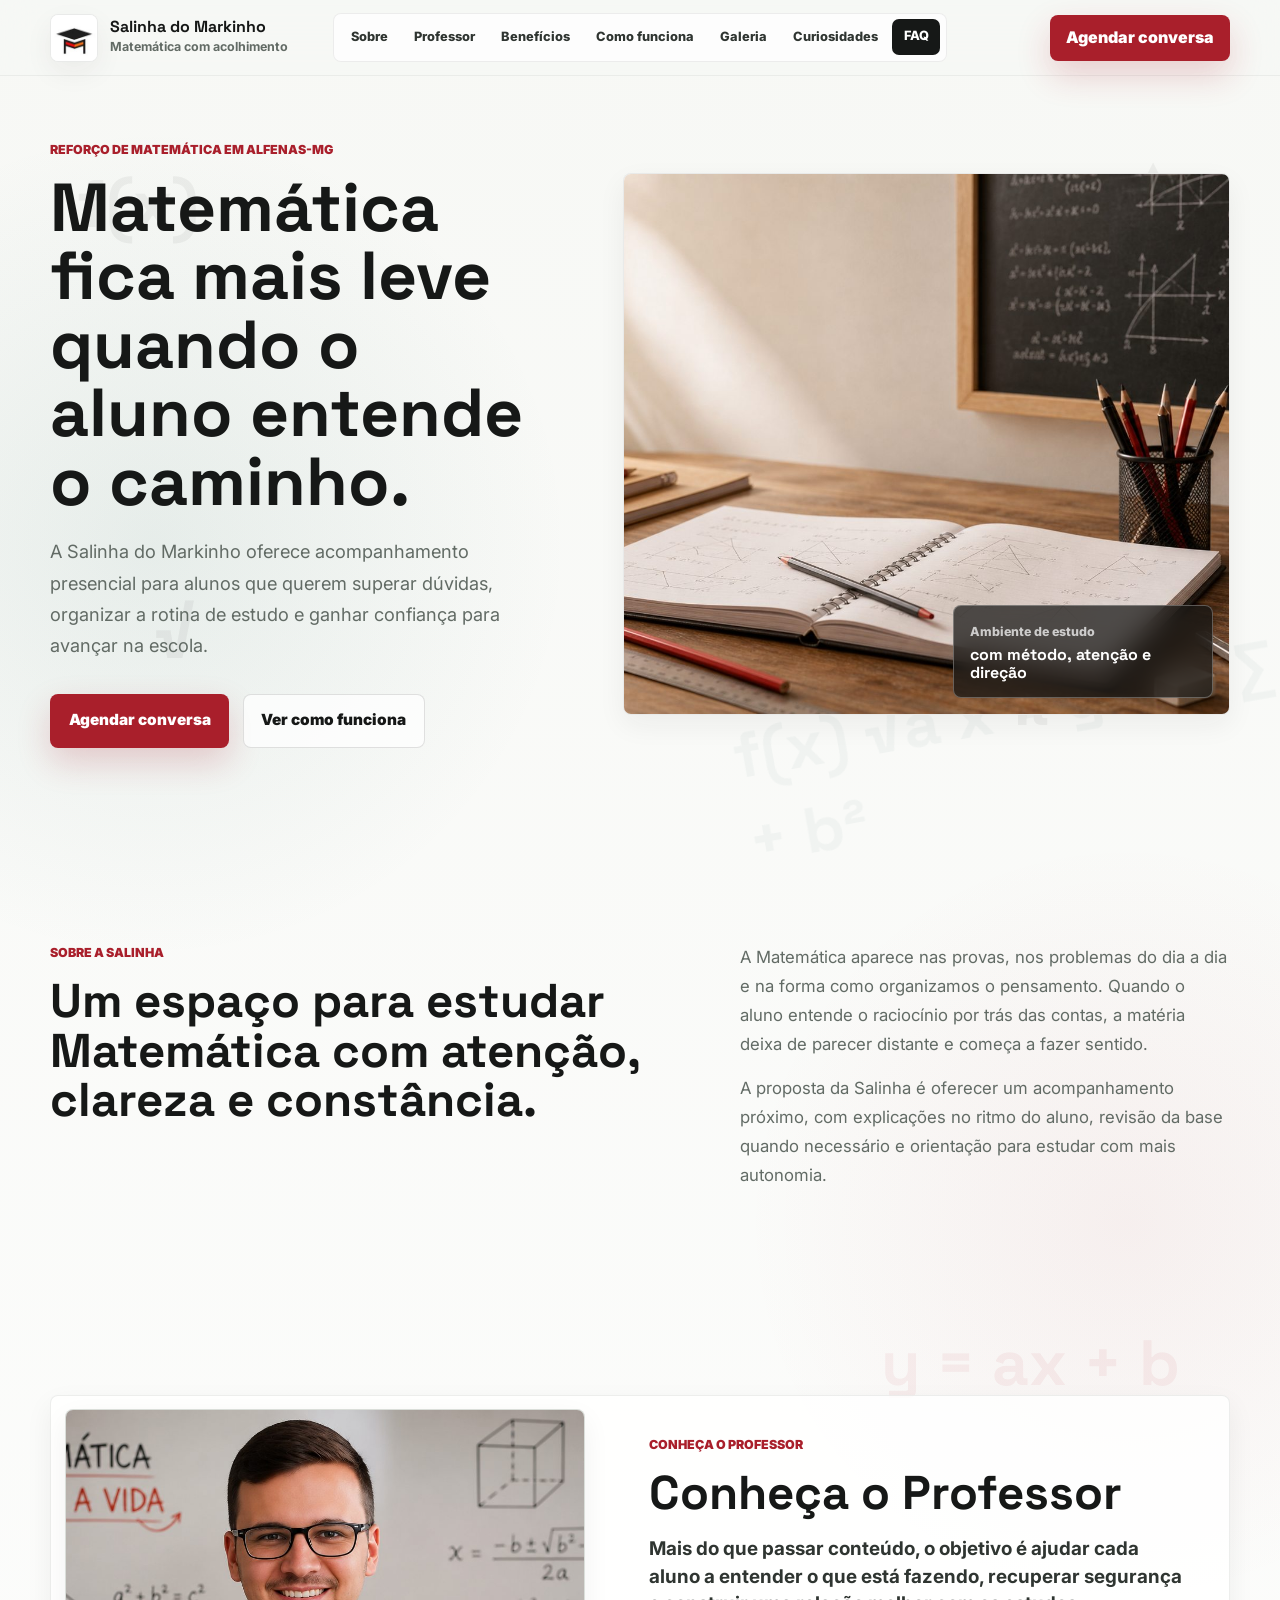
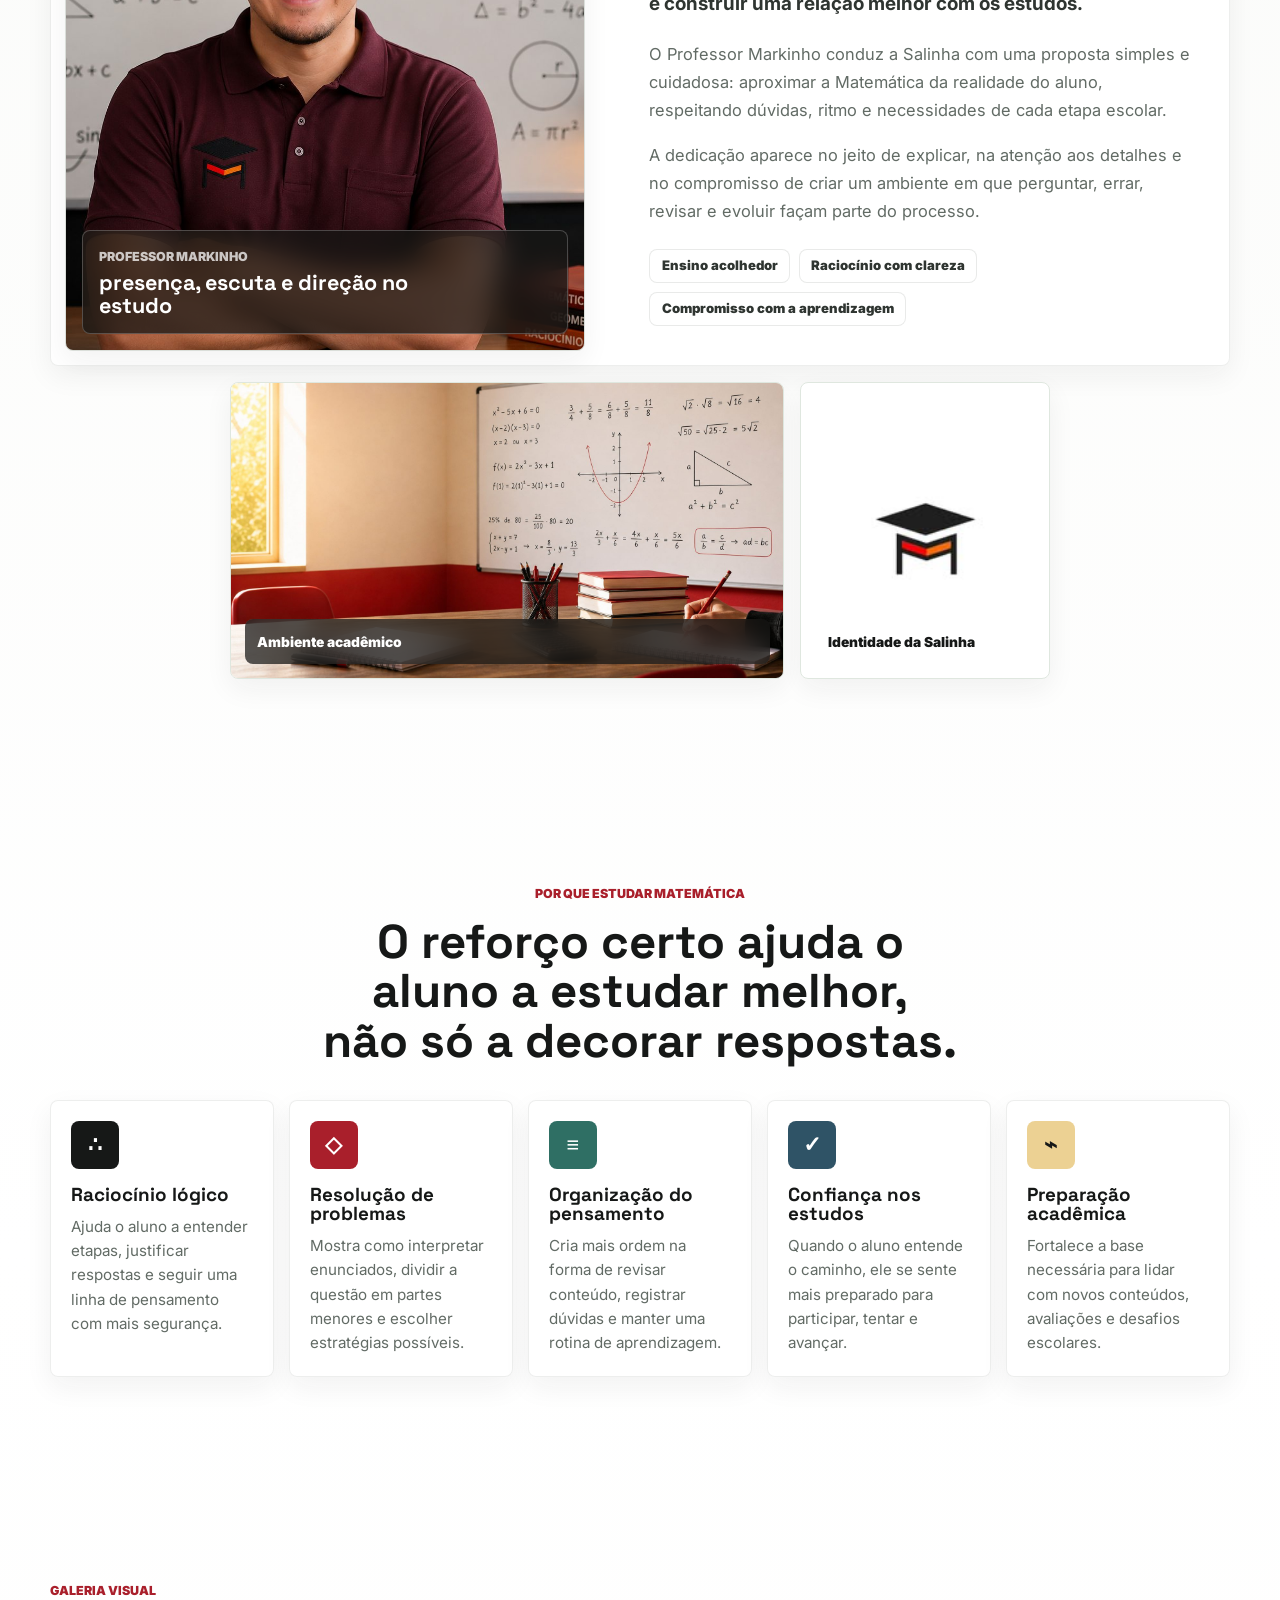
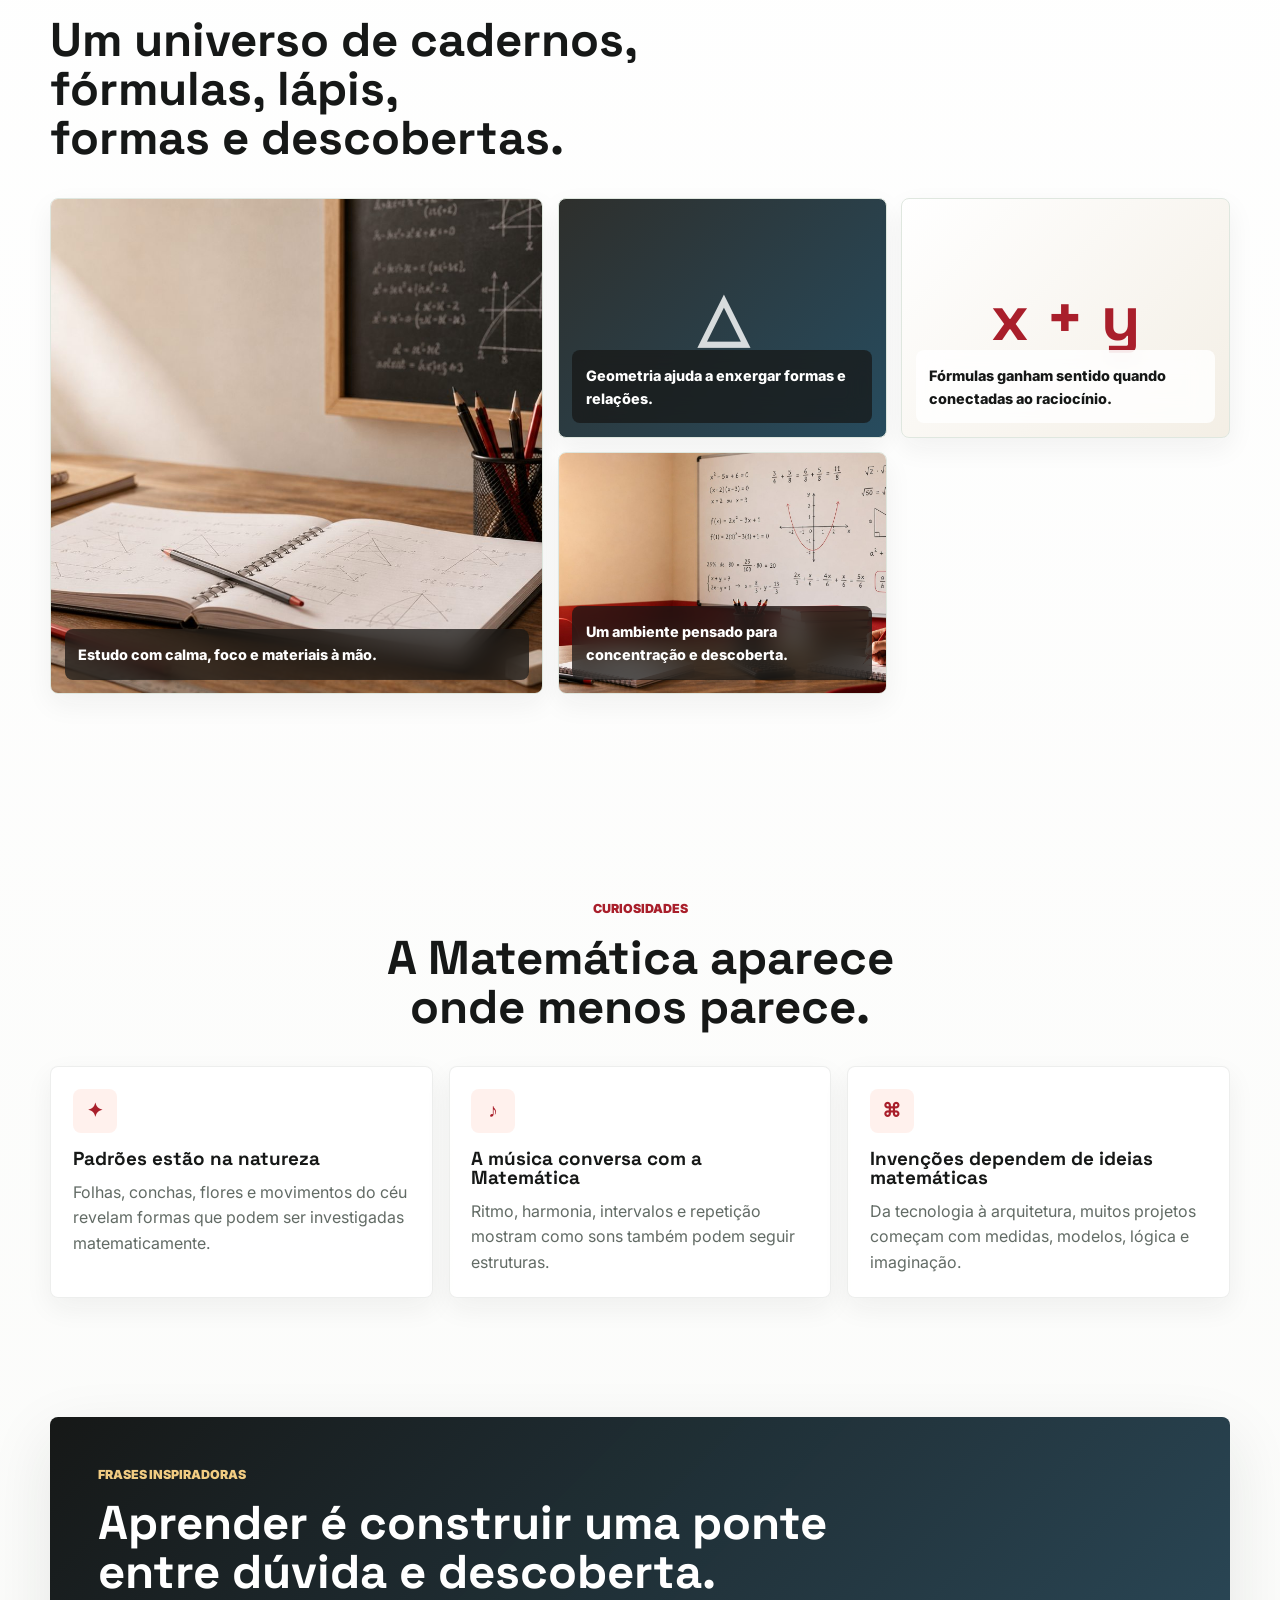
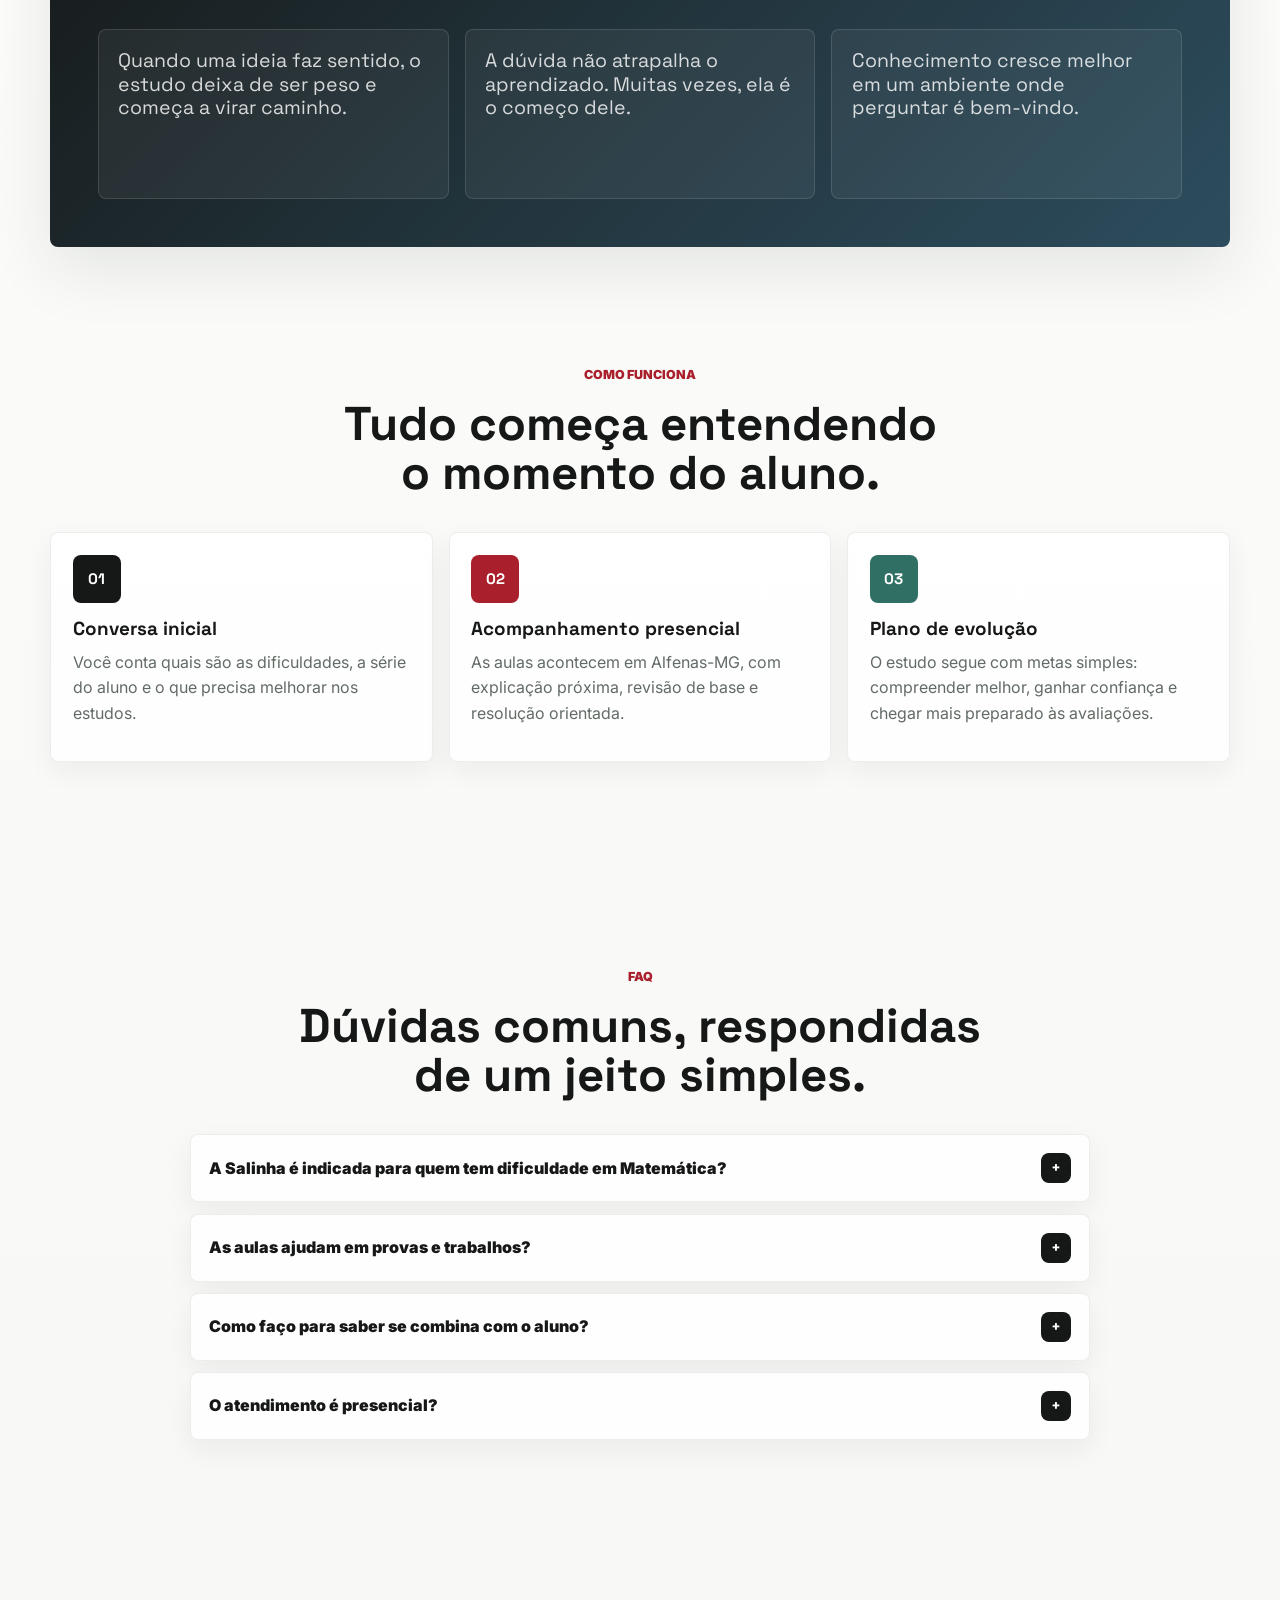
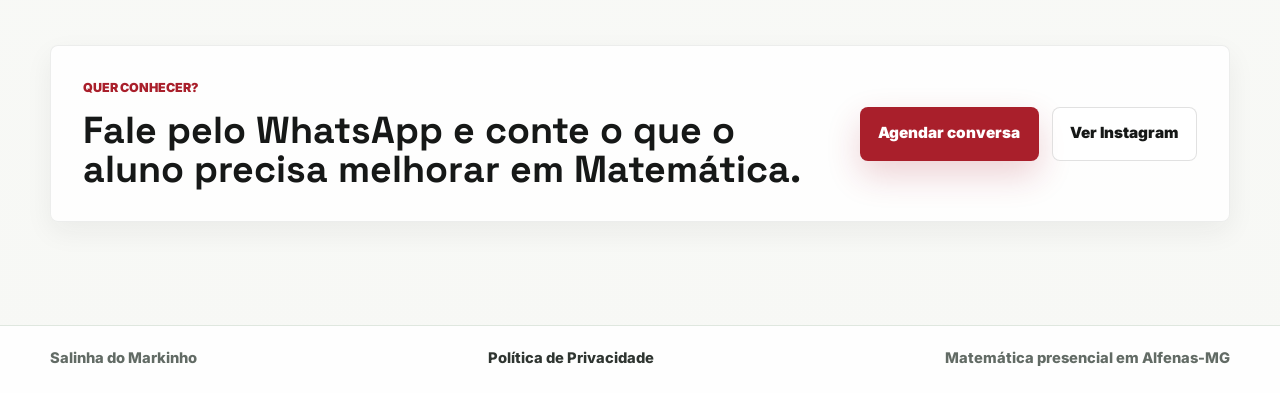
==== commit 6bd8265b: "Adiciona favicon do site" ====
--- a/index.html
+++ b/index.html
@@ -17,6 +17,7 @@
     />
     <meta property="og:type" content="website" />
     <meta property="og:image" content="assets/estudo-matematica-editorial-optimized.jpg" />
+    <link rel="icon" type="image/svg+xml" href="assets/favicon.svg" />
     <link rel="preload" as="image" href="assets/estudo-matematica-editorial-optimized.jpg" />
     <link rel="preconnect" href="https://fonts.googleapis.com" />
     <link rel="preconnect" href="https://fonts.gstatic.com" crossorigin />
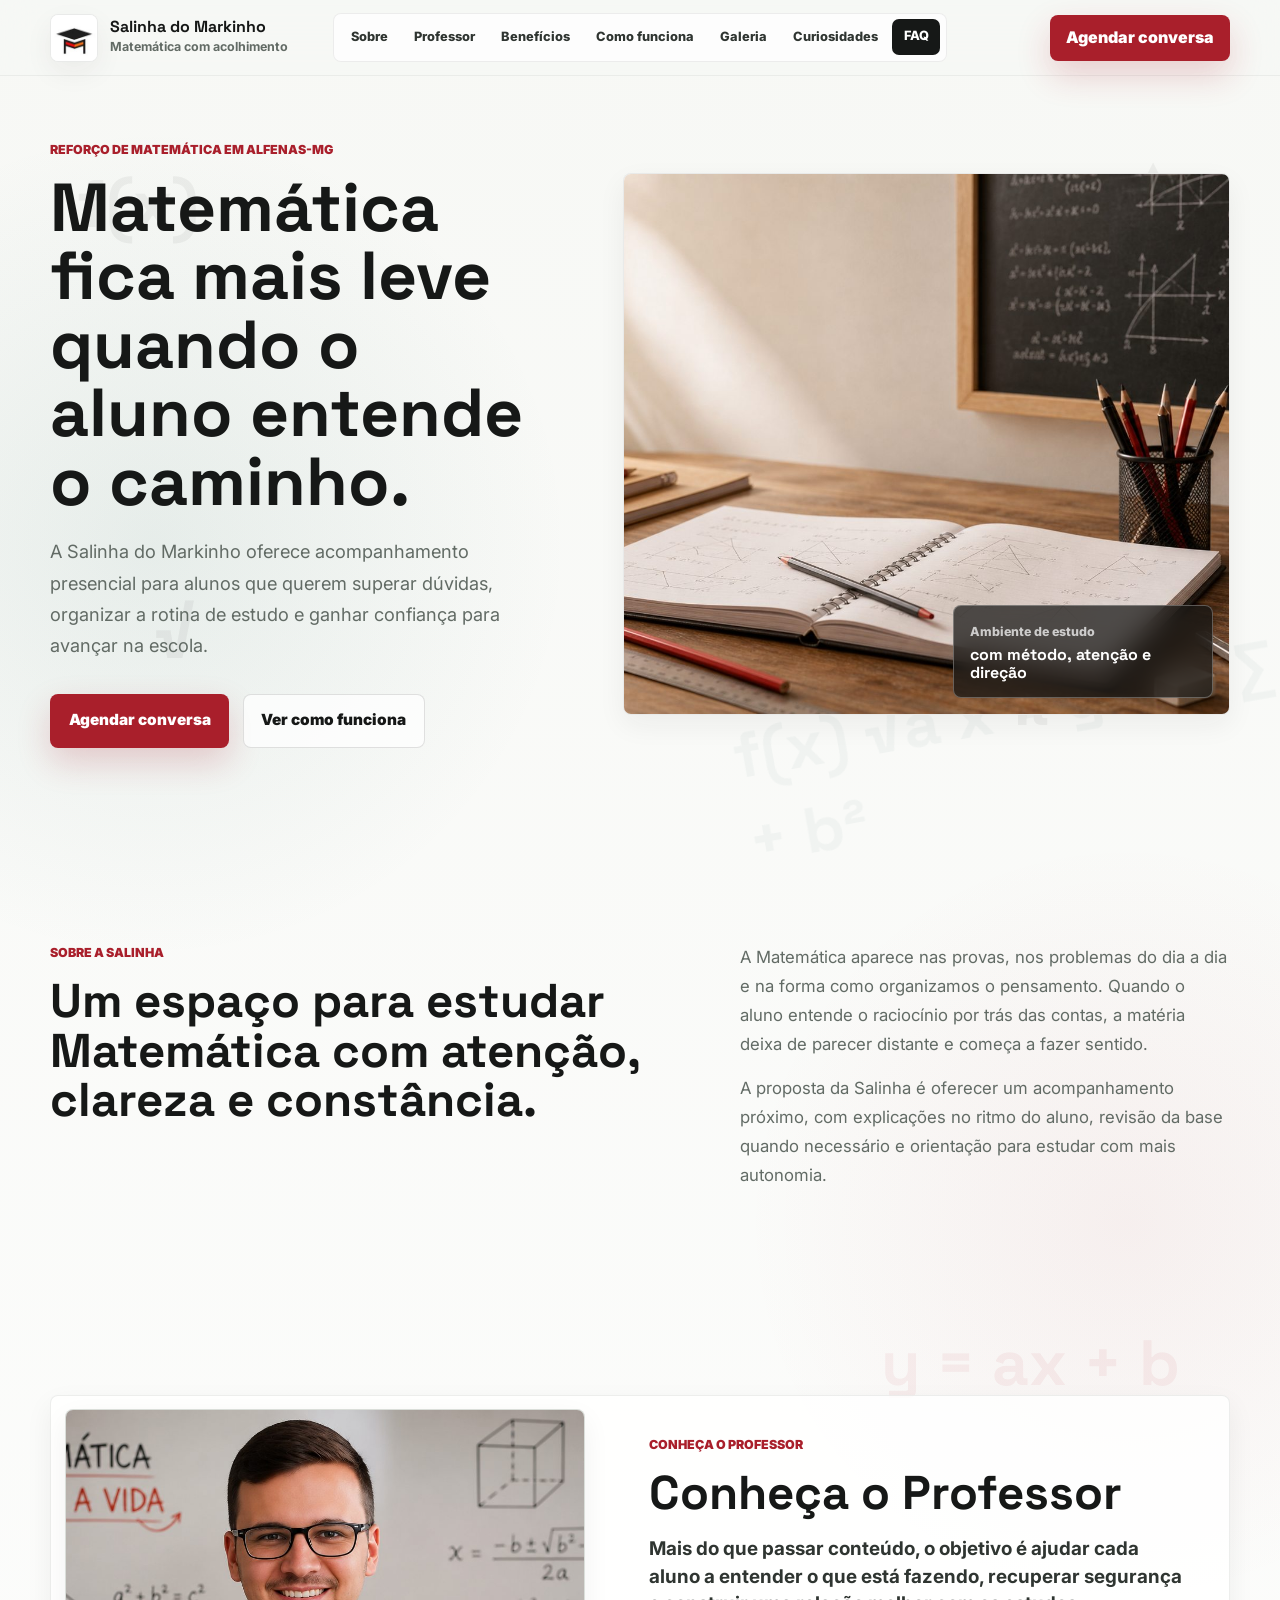
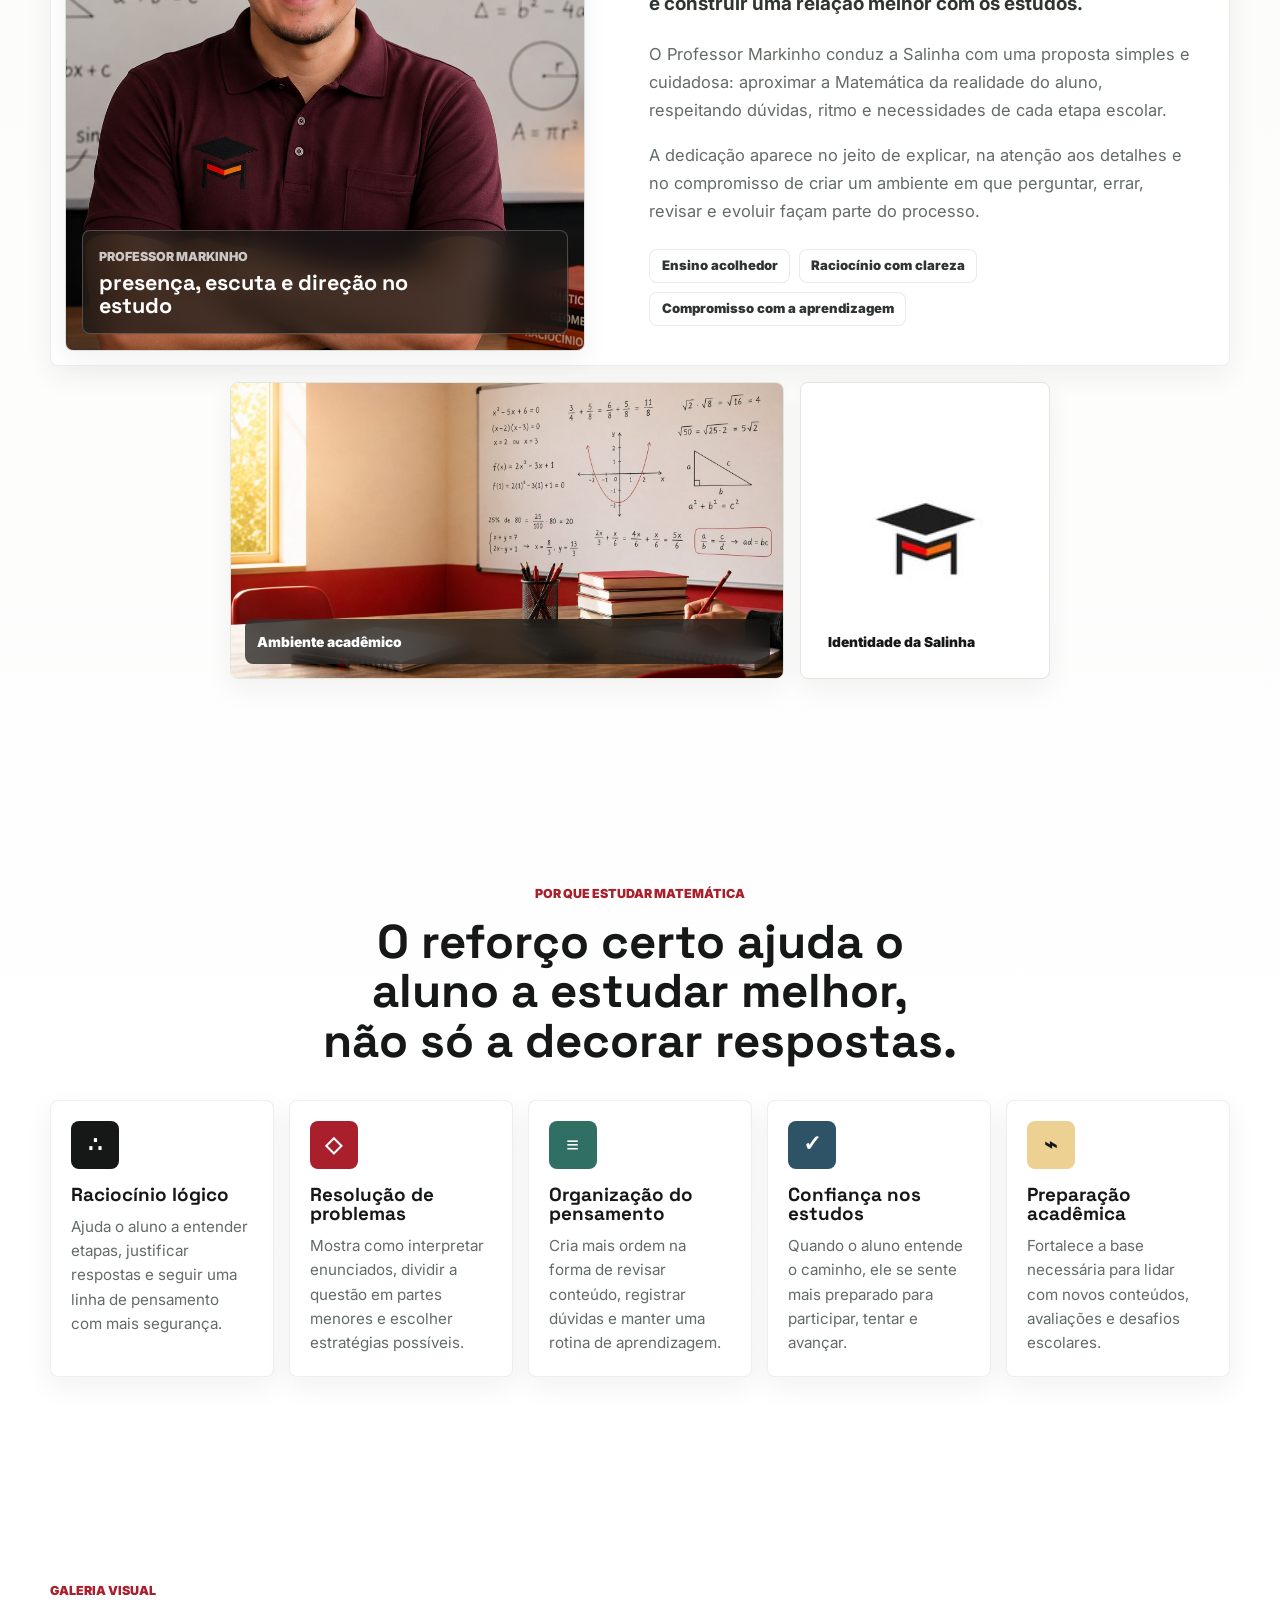
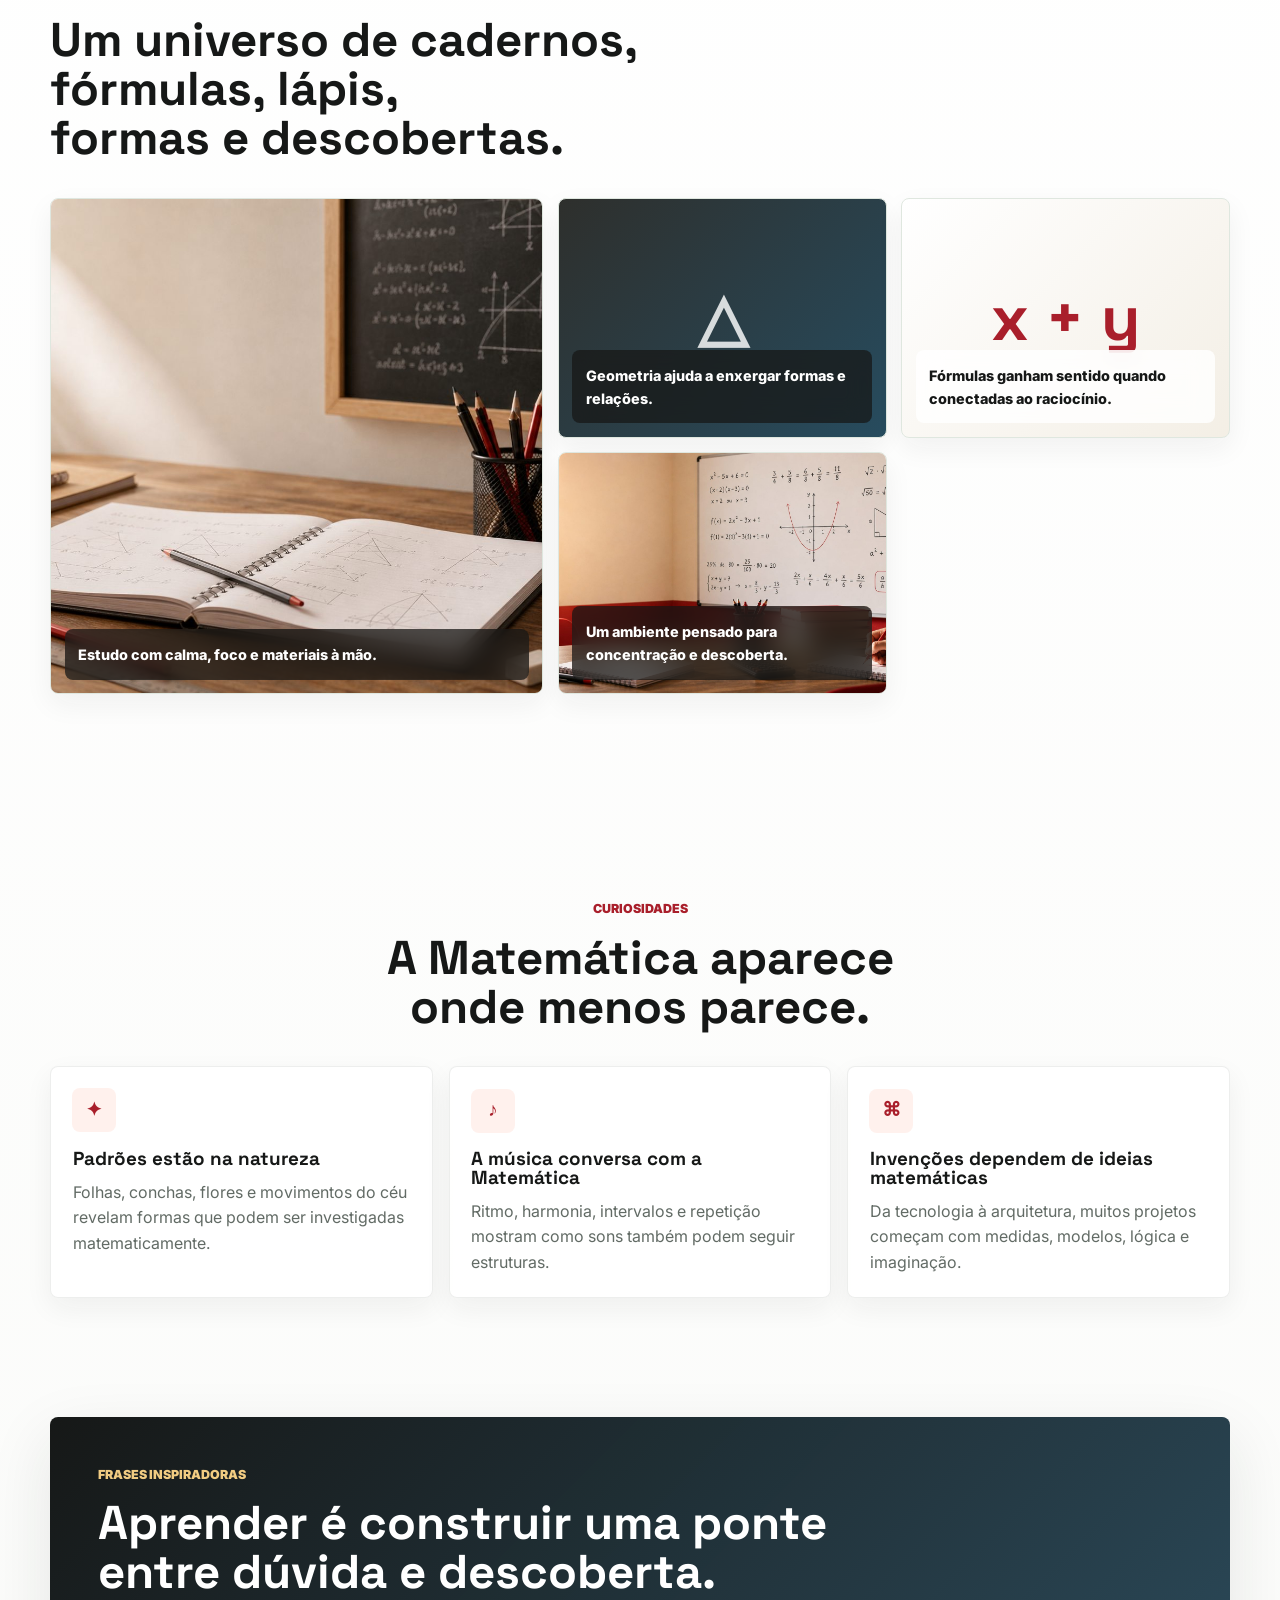
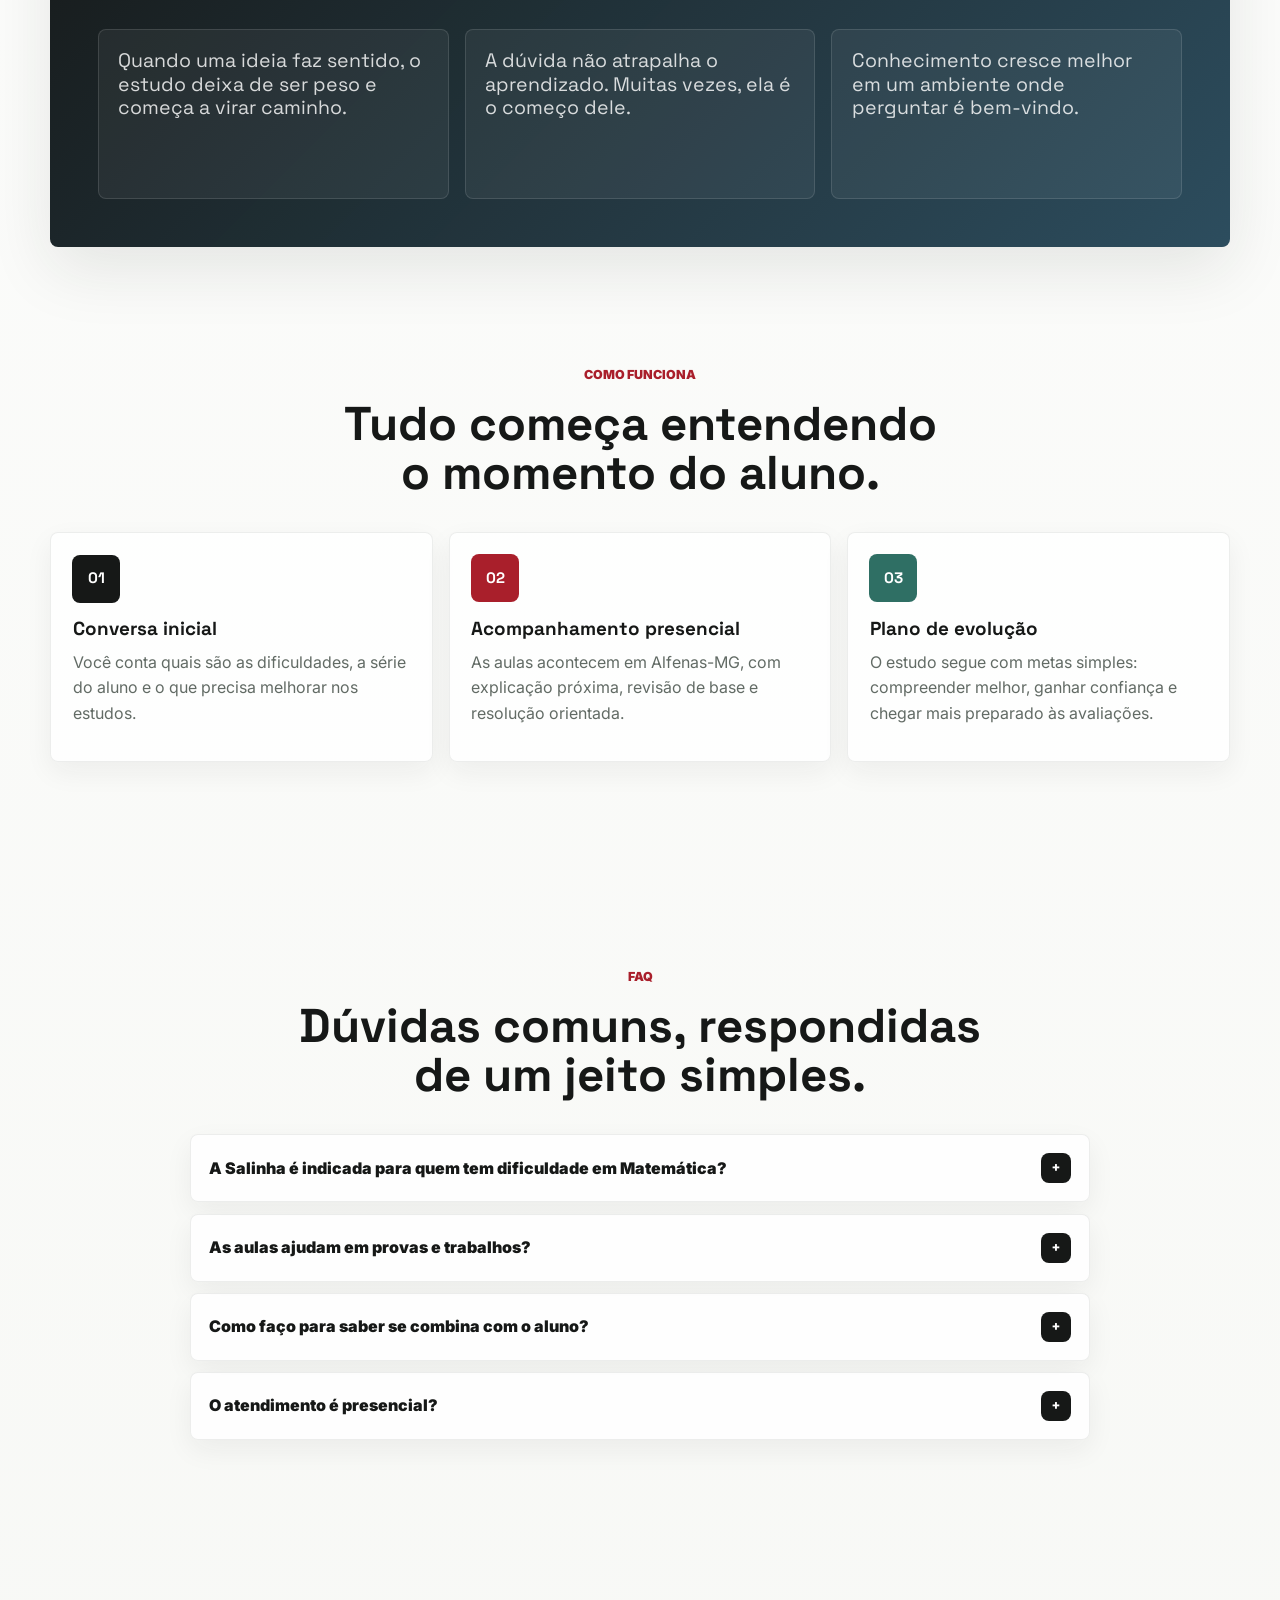
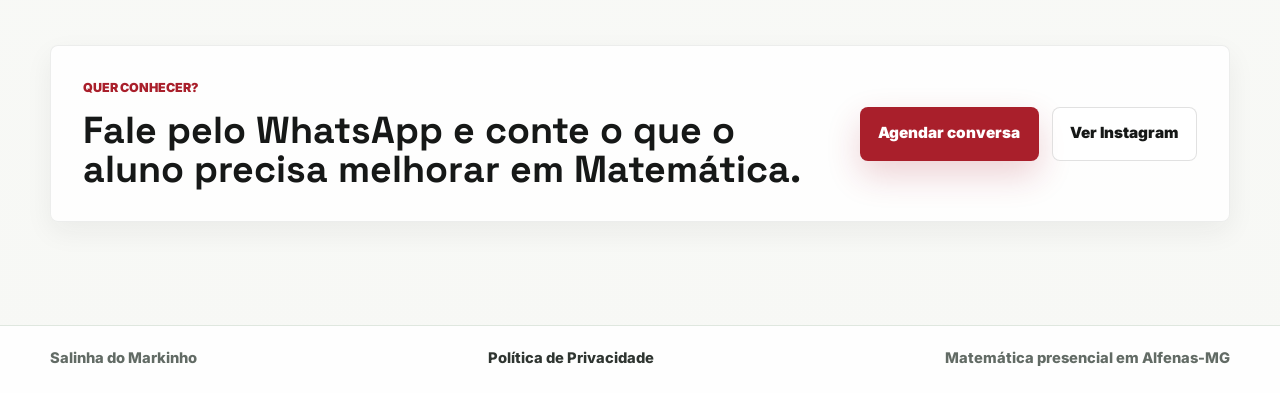
==== commit 2d138777: "Usa logo do site como favicon" ====
--- a/index.html
+++ b/index.html
@@ -17,7 +17,7 @@
     />
     <meta property="og:type" content="website" />
     <meta property="og:image" content="assets/estudo-matematica-editorial-optimized.jpg" />
-    <link rel="icon" type="image/svg+xml" href="assets/favicon.svg" />
+    <link rel="icon" type="image/jpeg" href="assets/instagram-profile.jpg" />
     <link rel="preload" as="image" href="assets/estudo-matematica-editorial-optimized.jpg" />
     <link rel="preconnect" href="https://fonts.googleapis.com" />
     <link rel="preconnect" href="https://fonts.gstatic.com" crossorigin />
